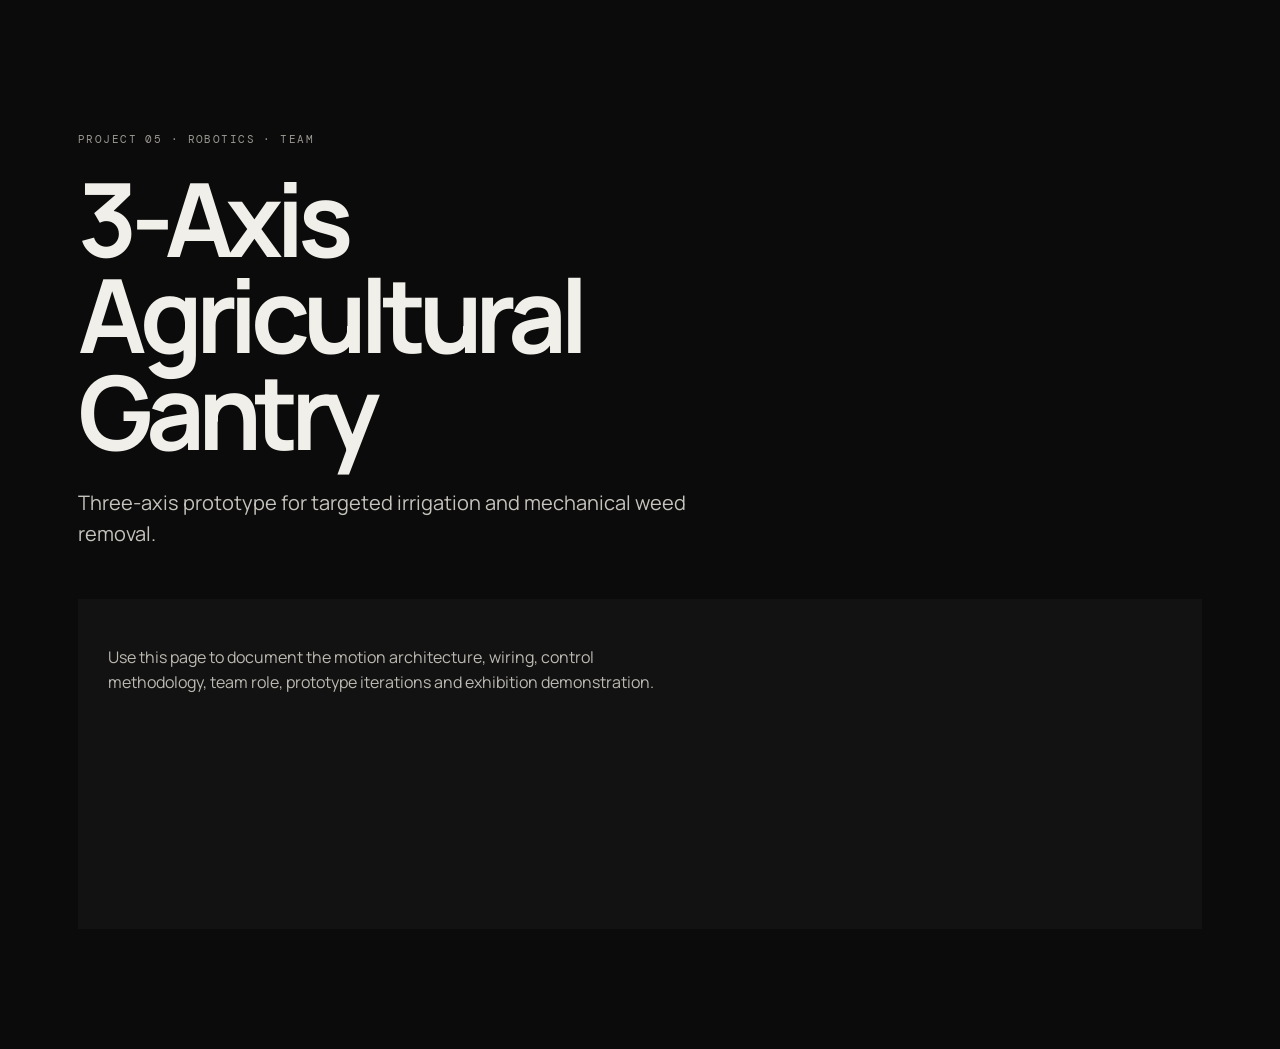
==== projects/agri-gantry.html @ ca07d143 "Add files via upload" ====
<!doctype html><html><head><meta charset="utf-8"><meta name="viewport" content="width=device-width,initial-scale=1"><title>3-Axis Agricultural Gantry</title><link rel="stylesheet" href="../styles.css"></head><body><main class="section"><p class="eyebrow">PROJECT 05 · ROBOTICS · TEAM</p><h1>3-Axis Agricultural Gantry</h1><p class="lede">Three-axis prototype for targeted irrigation and mechanical weed removal.</p><div class="card" style="margin-top:50px"><p>Use this page to document the motion architecture, wiring, control methodology, team role, prototype iterations and exhibition demonstration.</p></div></main></body></html>
---- styles.css ----
@import url('https://fonts.googleapis.com/css2?family=DM+Mono:wght@400;500&family=Manrope:wght@400;500;600;700;800&display=swap');
:root{--bg:#0b0b0b;--panel:#121212;--text:#f0efe9;--muted:#9a9891;--line:#2a2926;--accent:#e8ff4f;--max:1180px}*{box-sizing:border-box}html{scroll-behavior:smooth}body{margin:0;background:var(--bg);color:var(--text);font-family:Manrope,system-ui,sans-serif;line-height:1.55}.nav{height:78px;display:flex;align-items:center;justify-content:space-between;max-width:var(--max);margin:auto;padding:0 28px;border-bottom:1px solid var(--line);position:sticky;top:0;background:rgba(11,11,11,.92);backdrop-filter:blur(12px);z-index:20}.brand{font-weight:800;letter-spacing:.04em;color:var(--text);text-decoration:none}.brand span{color:var(--accent)}nav{display:flex;gap:26px}nav a,.about-links a{color:var(--muted);text-decoration:none;font-size:14px}nav a:hover,.about-links a:hover{color:var(--text)}main{max-width:var(--max);margin:auto}.hero{min-height:680px;display:grid;grid-template-columns:1.1fr .9fr;gap:64px;align-items:center;padding:80px 28px}.eyebrow,.tag,.num,.signal span{font-family:'DM Mono',monospace;font-size:11px;letter-spacing:.13em;color:var(--muted)}h1{font-size:clamp(58px,8vw,106px);line-height:.94;letter-spacing:-.07em;margin:22px 0 28px;max-width:780px}h1 em{font-style:normal;color:var(--muted)}.lede{font-size:20px;max-width:620px;color:#c5c3bc}.actions{display:flex;gap:12px;margin-top:34px}.button{display:inline-flex;padding:13px 18px;border:1px solid var(--line);border-radius:2px;color:var(--text);text-decoration:none}.button.primary{background:var(--accent);border-color:var(--accent);color:#111}.hero-card{aspect-ratio:1/1;position:relative;border:1px solid var(--line);overflow:hidden;background:radial-gradient(circle at 60% 35%,#25251f,#101010 55%)}.grid{position:absolute;inset:0;background-image:linear-gradient(#292923 1px,transparent 1px),linear-gradient(90deg,#292923 1px,transparent 1px);background-size:42px 42px;opacity:.55}.terminal{position:absolute;left:34px;right:34px;bottom:34px;border:1px solid #383831;background:#0b0b0b;padding:24px;font-family:'DM Mono',monospace;display:flex;flex-direction:column;gap:8px}.terminal span{color:var(--accent);font-size:13px}.terminal strong{font-size:22px}.terminal small{color:var(--muted)}.signal{display:grid;grid-template-columns:repeat(4,1fr);border-top:1px solid var(--line);border-bottom:1px solid var(--line);margin:0 28px}.signal div{padding:20px 18px;border-right:1px solid var(--line)}.signal div:last-child{border-right:0}.signal p{margin:4px 0 0;font-size:12px;letter-spacing:.12em}.section{padding:120px 28px}.section-head{display:flex;align-items:end;justify-content:space-between;gap:50px;margin-bottom:38px}.section h2{font-size:56px;letter-spacing:-.06em;line-height:1;margin:12px 0 0}.section-note{max-width:430px;color:var(--muted);margin:0}.cards{display:grid;grid-template-columns:repeat(2,1fr);gap:1px;background:var(--line);border:1px solid var(--line)}.card{background:var(--panel);padding:30px;min-height:330px;display:flex;flex-direction:column}.card .num{margin-bottom:45px}.card h3{font-size:28px;letter-spacing:-.035em;margin:8px 0 12px}.card p:not(.tag):not(.num){color:#bbb9b1;max-width:560px}.meta{display:flex;gap:8px;flex-wrap:wrap;margin-top:auto;padding-top:30px}.meta span,.skills span{border:1px solid var(--line);padding:6px 9px;font:11px 'DM Mono',monospace;color:var(--muted)}.card a{color:var(--accent);text-decoration:none;margin-top:22px;font-size:14px}.research{border-top:1px solid var(--line)}.research-list{border-top:1px solid var(--line)}.research-row{display:grid;grid-template-columns:80px 1fr 30px;gap:20px;padding:27px 0;border-bottom:1px solid var(--line);text-decoration:none;color:var(--text);align-items:start}.research-row h3{margin:0 0 6px;font-size:24px}.research-row p{margin:0;color:var(--muted);max-width:720px}.research-row b{font-size:22px;color:var(--accent)}.about{display:grid;grid-template-columns:1fr 1fr;gap:80px;border-top:1px solid var(--line)}.about h2{max-width:480px}.about-copy p{font-size:22px;color:#cfcdc5;margin-top:0}.skills{display:flex;gap:8px;flex-wrap:wrap;margin:30px 0 36px}.about-links{display:grid;gap:10px}footer{max-width:var(--max);margin:auto;padding:26px 28px 60px;border-top:1px solid var(--line);display:flex;justify-content:space-between;color:var(--muted);font:11px 'DM Mono',monospace}@media(max-width:800px){nav a:nth-child(1),nav a:nth-child(2),nav a:nth-child(3){display:none}.hero,.about{grid-template-columns:1fr}.hero{padding-top:55px;min-height:auto}.hero-card{max-width:560px}.section{padding:90px 28px}.section-head{display:block}.section-note{margin-top:20px}.cards{grid-template-columns:1fr}.signal{grid-template-columns:repeat(2,1fr)}.signal div:nth-child(2){border-right:0}.signal div:nth-child(-n+2){border-bottom:1px solid var(--line)}footer{display:grid;gap:10px}}
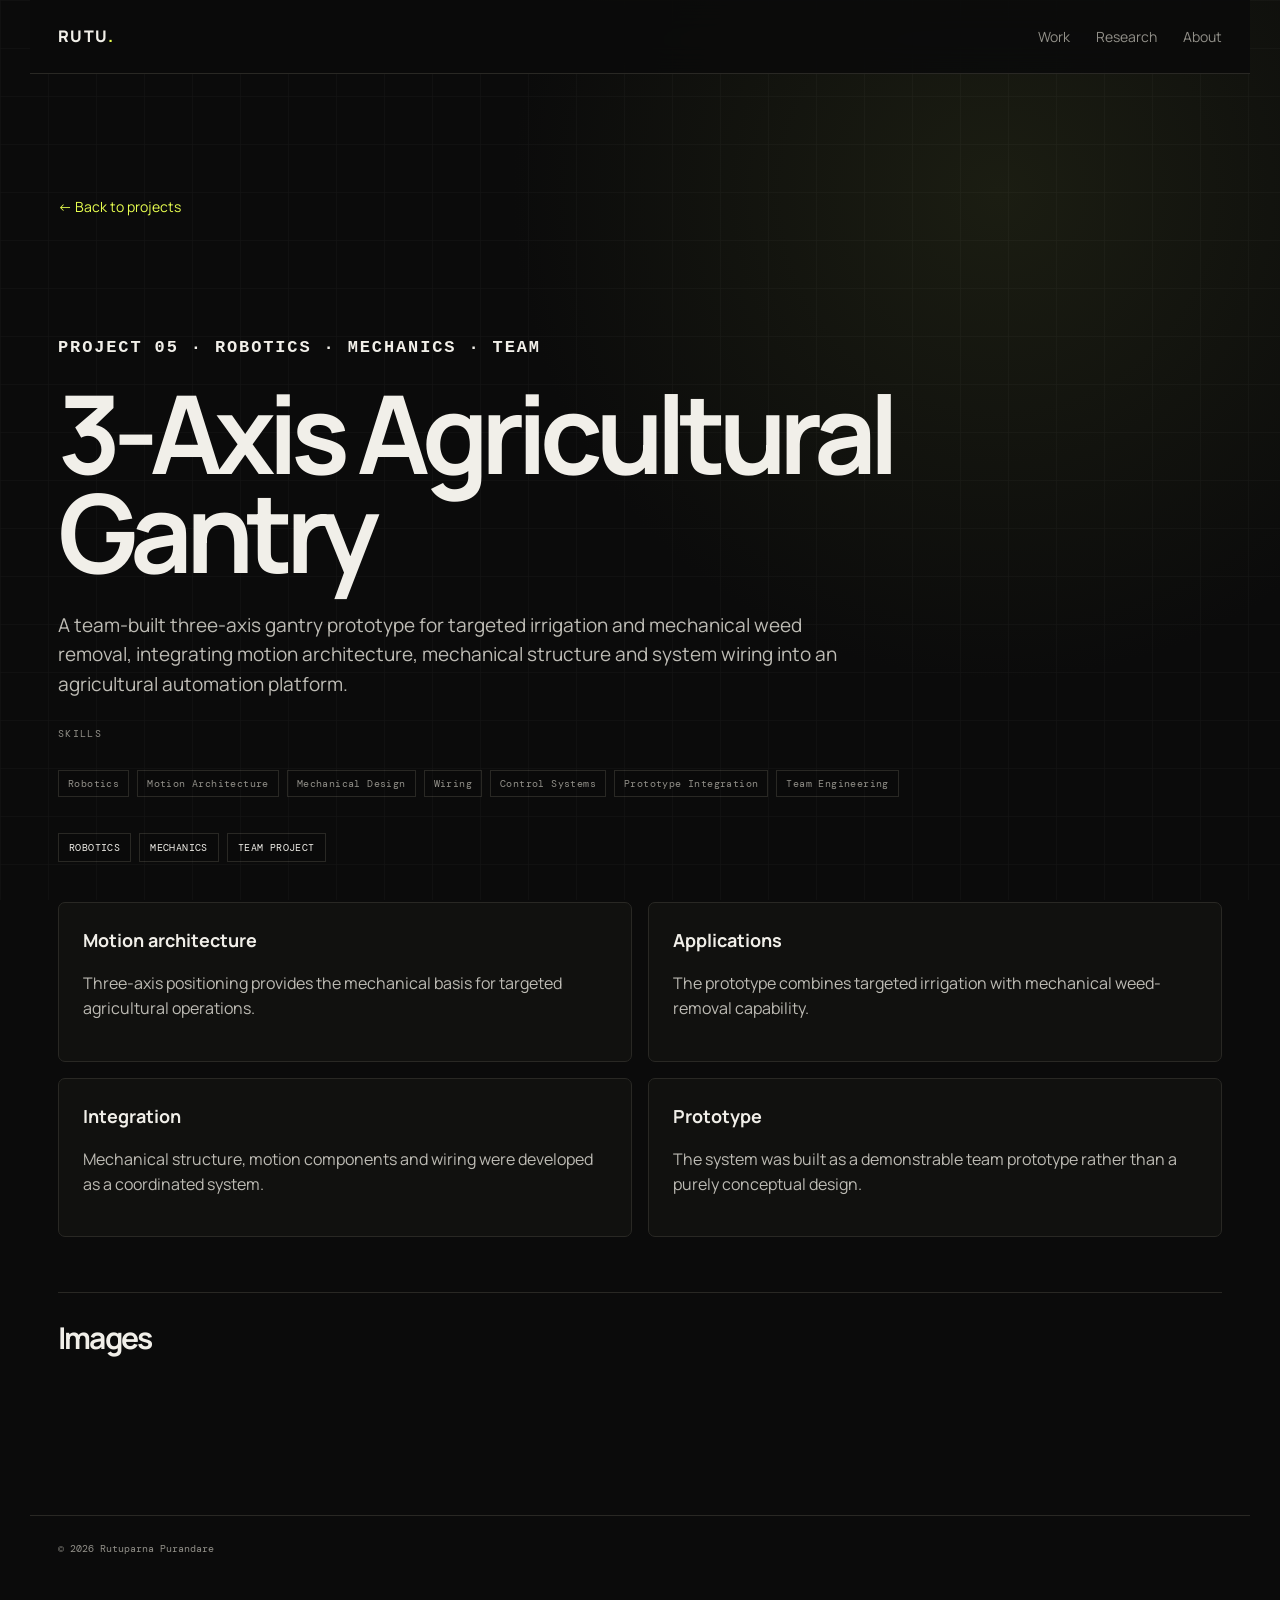
==== commit 31ee6bb5: "Apply unified project layout to Agricultural Gantry" ====
--- a/projects/agri-gantry.html
+++ b/projects/agri-gantry.html
@@ -1 +1,3 @@
-<!doctype html><html><head><meta charset="utf-8"><meta name="viewport" content="width=device-width,initial-scale=1"><title>3-Axis Agricultural Gantry</title><link rel="stylesheet" href="../styles.css"></head><body><main class="section"><p class="eyebrow">PROJECT 05 · ROBOTICS · TEAM</p><h1>3-Axis Agricultural Gantry</h1><p class="lede">Three-axis prototype for targeted irrigation and mechanical weed removal.</p><div class="card" style="margin-top:50px"><p>Use this page to document the motion architecture, wiring, control methodology, team role, prototype iterations and exhibition demonstration.</p></div></main></body></html>+<!doctype html><html lang="en"><head><meta charset="utf-8"><meta name="viewport" content="width=device-width,initial-scale=1"><title>3-Axis Agricultural Gantry — Rutuparna Purandare</title><link rel="stylesheet" href="../styles.css"><style>
+.project-hero{padding:80px 0 55px}.project-hero .eyebrow{font-size:clamp(13px,1.35vw,17px);letter-spacing:.11em;font-weight:600;color:var(--text);margin-bottom:20px}.project-hero .lede{max-width:820px}.skills-title{font:10px 'DM Mono',monospace;letter-spacing:.13em;color:var(--muted);margin:28px 0 10px}.skills,.tags{display:flex;gap:8px;flex-wrap:wrap}.skill,.tags span{border:1px solid var(--line);padding:7px 10px;font:10px 'DM Mono',monospace;color:var(--text);letter-spacing:.04em;background:rgba(0,0,0,.12)}.tags{margin:18px 0}.project-grid{display:grid;grid-template-columns:1fr 1fr;gap:16px;margin-top:40px}.project-grid>div{background:var(--panel);padding:24px;border:1px solid var(--line);border-radius:7px}.project-grid h3{margin:0 0 9px;font-size:18px}.project-grid p,.architecture-section p{color:#bdbbb4}.architecture-section{border-top:1px solid var(--line);padding:30px 0}.architecture-section h2{font-size:30px;margin:0 0 12px}.back{display:inline-block;color:var(--accent);text-decoration:none;margin-bottom:20px;font-size:14px}@media(max-width:800px){.project-grid{grid-template-columns:1fr}.project-hero{padding-top:55px}}
+</style></head><body><header class="nav"><a class="brand" href="../index.html">RUTU<span>.</span></a><nav><a href="../index.html#work">Work</a><a href="../index.html#research">Research</a><a href="../index.html#about">About</a></nav></header><main class="section"><a class="back" href="../index.html#work">← Back to projects</a><section class="project-hero"><p class="eyebrow">PROJECT 05 · ROBOTICS · MECHANICS · TEAM</p><h1>3-Axis Agricultural Gantry</h1><p class="lede">A team-built three-axis gantry prototype for targeted irrigation and mechanical weed removal, integrating motion architecture, mechanical structure and system wiring into an agricultural automation platform.</p><p class="skills-title">SKILLS</p><div class="skills"><span class="skill">Robotics</span><span class="skill">Motion Architecture</span><span class="skill">Mechanical Design</span><span class="skill">Wiring</span><span class="skill">Control Systems</span><span class="skill">Prototype Integration</span><span class="skill">Team Engineering</span></div><div class="tags"><span>ROBOTICS</span><span>MECHANICS</span><span>TEAM PROJECT</span></div><div class="project-grid"><div><h3>Motion architecture</h3><p>Three-axis positioning provides the mechanical basis for targeted agricultural operations.</p></div><div><h3>Applications</h3><p>The prototype combines targeted irrigation with mechanical weed-removal capability.</p></div><div><h3>Integration</h3><p>Mechanical structure, motion components and wiring were developed as a coordinated system.</p></div><div><h3>Prototype</h3><p>The system was built as a demonstrable team prototype rather than a purely conceptual design.</p></div></div></section><section class="architecture-section"><h2>Images</h2></section></main><footer><span>© 2026 Rutuparna Purandare</span></footer></body></html>
--- a/styles.css
+++ b/styles.css
@@ -1,2 +1,2 @@
 @import url('https://fonts.googleapis.com/css2?family=DM+Mono:wght@400;500&family=Manrope:wght@400;500;600;700;800&display=swap');
-:root{--bg:#0b0b0b;--panel:#121212;--text:#f0efe9;--muted:#9a9891;--line:#2a2926;--accent:#e8ff4f;--max:1180px}*{box-sizing:border-box}html{scroll-behavior:smooth}body{margin:0;background:var(--bg);color:var(--text);font-family:Manrope,system-ui,sans-serif;line-height:1.55}.nav{height:78px;display:flex;align-items:center;justify-content:space-between;max-width:var(--max);margin:auto;padding:0 28px;border-bottom:1px solid var(--line);position:sticky;top:0;background:rgba(11,11,11,.92);backdrop-filter:blur(12px);z-index:20}.brand{font-weight:800;letter-spacing:.04em;color:var(--text);text-decoration:none}.brand span{color:var(--accent)}nav{display:flex;gap:26px}nav a,.about-links a{color:var(--muted);text-decoration:none;font-size:14px}nav a:hover,.about-links a:hover{color:var(--text)}main{max-width:var(--max);margin:auto}.hero{min-height:680px;display:grid;grid-template-columns:1.1fr .9fr;gap:64px;align-items:center;padding:80px 28px}.eyebrow,.tag,.num,.signal span{font-family:'DM Mono',monospace;font-size:11px;letter-spacing:.13em;color:var(--muted)}h1{font-size:clamp(58px,8vw,106px);line-height:.94;letter-spacing:-.07em;margin:22px 0 28px;max-width:780px}h1 em{font-style:normal;color:var(--muted)}.lede{font-size:20px;max-width:620px;color:#c5c3bc}.actions{display:flex;gap:12px;margin-top:34px}.button{display:inline-flex;padding:13px 18px;border:1px solid var(--line);border-radius:2px;color:var(--text);text-decoration:none}.button.primary{background:var(--accent);border-color:var(--accent);color:#111}.hero-card{aspect-ratio:1/1;position:relative;border:1px solid var(--line);overflow:hidden;background:radial-gradient(circle at 60% 35%,#25251f,#101010 55%)}.grid{position:absolute;inset:0;background-image:linear-gradient(#292923 1px,transparent 1px),linear-gradient(90deg,#292923 1px,transparent 1px);background-size:42px 42px;opacity:.55}.terminal{position:absolute;left:34px;right:34px;bottom:34px;border:1px solid #383831;background:#0b0b0b;padding:24px;font-family:'DM Mono',monospace;display:flex;flex-direction:column;gap:8px}.terminal span{color:var(--accent);font-size:13px}.terminal strong{font-size:22px}.terminal small{color:var(--muted)}.signal{display:grid;grid-template-columns:repeat(4,1fr);border-top:1px solid var(--line);border-bottom:1px solid var(--line);margin:0 28px}.signal div{padding:20px 18px;border-right:1px solid var(--line)}.signal div:last-child{border-right:0}.signal p{margin:4px 0 0;font-size:12px;letter-spacing:.12em}.section{padding:120px 28px}.section-head{display:flex;align-items:end;justify-content:space-between;gap:50px;margin-bottom:38px}.section h2{font-size:56px;letter-spacing:-.06em;line-height:1;margin:12px 0 0}.section-note{max-width:430px;color:var(--muted);margin:0}.cards{display:grid;grid-template-columns:repeat(2,1fr);gap:1px;background:var(--line);border:1px solid var(--line)}.card{background:var(--panel);padding:30px;min-height:330px;display:flex;flex-direction:column}.card .num{margin-bottom:45px}.card h3{font-size:28px;letter-spacing:-.035em;margin:8px 0 12px}.card p:not(.tag):not(.num){color:#bbb9b1;max-width:560px}.meta{display:flex;gap:8px;flex-wrap:wrap;margin-top:auto;padding-top:30px}.meta span,.skills span{border:1px solid var(--line);padding:6px 9px;font:11px 'DM Mono',monospace;color:var(--muted)}.card a{color:var(--accent);text-decoration:none;margin-top:22px;font-size:14px}.research{border-top:1px solid var(--line)}.research-list{border-top:1px solid var(--line)}.research-row{display:grid;grid-template-columns:80px 1fr 30px;gap:20px;padding:27px 0;border-bottom:1px solid var(--line);text-decoration:none;color:var(--text);align-items:start}.research-row h3{margin:0 0 6px;font-size:24px}.research-row p{margin:0;color:var(--muted);max-width:720px}.research-row b{font-size:22px;color:var(--accent)}.about{display:grid;grid-template-columns:1fr 1fr;gap:80px;border-top:1px solid var(--line)}.about h2{max-width:480px}.about-copy p{font-size:22px;color:#cfcdc5;margin-top:0}.skills{display:flex;gap:8px;flex-wrap:wrap;margin:30px 0 36px}.about-links{display:grid;gap:10px}footer{max-width:var(--max);margin:auto;padding:26px 28px 60px;border-top:1px solid var(--line);display:flex;justify-content:space-between;color:var(--muted);font:11px 'DM Mono',monospace}@media(max-width:800px){nav a:nth-child(1),nav a:nth-child(2),nav a:nth-child(3){display:none}.hero,.about{grid-template-columns:1fr}.hero{padding-top:55px;min-height:auto}.hero-card{max-width:560px}.section{padding:90px 28px}.section-head{display:block}.section-note{margin-top:20px}.cards{grid-template-columns:1fr}.signal{grid-template-columns:repeat(2,1fr)}.signal div:nth-child(2){border-right:0}.signal div:nth-child(-n+2){border-bottom:1px solid var(--line)}footer{display:grid;gap:10px}}
+:root{--bg:#0b0b0b;--panel:#11110f;--panel2:#151513;--text:#f1efe9;--muted:#929089;--line:#292824;--accent:#e8ff4f;--max:1220px}*{box-sizing:border-box}html{scroll-behavior:smooth}body{margin:0;background:radial-gradient(circle at 78% 12%,#1b1d12 0,transparent 28%),var(--bg);color:var(--text);font-family:Manrope,system-ui,sans-serif;line-height:1.55}body:before{content:"";position:fixed;inset:0;pointer-events:none;opacity:.035;background-image:linear-gradient(rgba(255,255,255,.8) 1px,transparent 1px),linear-gradient(90deg,rgba(255,255,255,.8) 1px,transparent 1px);background-size:48px 48px}.nav{height:74px;display:flex;align-items:center;justify-content:space-between;max-width:var(--max);margin:auto;padding:0 28px;border-bottom:1px solid var(--line);position:sticky;top:0;background:rgba(11,11,11,.88);backdrop-filter:blur(16px);z-index:20}.brand{font-weight:800;letter-spacing:.08em;color:var(--text);text-decoration:none}.brand span{color:var(--accent)}nav{display:flex;gap:26px}nav a,.about-links a{color:var(--muted);text-decoration:none;font-size:14px}nav a:hover,.about-links a:hover{color:var(--text)}main{max-width:var(--max);margin:auto}.hero{min-height:720px;display:grid;grid-template-columns:1.08fr .92fr;gap:72px;align-items:center;padding:92px 28px}.eyebrow,.tag,.num,.signal span{font-family:'DM Mono',monospace;font-size:10px;letter-spacing:.14em;color:var(--muted)}h1{font-size:clamp(60px,8.5vw,112px);line-height:.91;letter-spacing:-.07em;margin:22px 0 30px;max-width:840px}h1 em{font-style:normal;color:var(--muted)}.lede{font-size:19px;max-width:650px;color:#bebcb5}.actions{display:flex;gap:10px;margin-top:34px}.button{display:inline-flex;padding:12px 17px;border:1px solid var(--line);border-radius:3px;color:var(--text);text-decoration:none;transition:.2s ease;box-shadow:0 8px 24px rgba(0,0,0,.18)}.button:hover{transform:translateY(-2px);border-color:#4a4943}.button.primary{background:var(--accent);border-color:var(--accent);color:#111}.hero-card{aspect-ratio:4/5;position:relative;overflow:hidden;border:1px solid #3a3933;border-radius:8px;background:#0e0e0e;box-shadow:0 28px 70px rgba(0,0,0,.38),0 0 0 1px rgba(232,255,79,.04)}.hero-card img{width:100%;height:100%;object-fit:cover;display:block;filter:saturate(.82);transform:scale(1.01)}.hero-card:after{content:"";position:absolute;inset:0;background:linear-gradient(180deg,transparent 45%,rgba(0,0,0,.8) 100%)}.hero-overlay{position:absolute;z-index:2;left:22px;right:22px;bottom:20px;display:grid;gap:4px}.hero-overlay span{font:10px 'DM Mono',monospace;color:var(--accent);letter-spacing:.14em}.hero-overlay strong{font-size:25px;letter-spacing:-.03em}.hero-overlay small{color:#c4c2ba}.signal{display:grid;grid-template-columns:repeat(4,1fr);margin:0 28px;gap:12px}.signal div{padding:21px 20px;border:1px solid var(--line);background:rgba(17,17,15,.82);border-radius:5px;box-shadow:0 12px 28px rgba(0,0,0,.14)}.signal p{margin:4px 0 0;font-size:12px;letter-spacing:.12em}.section{padding:120px 28px}.section-head{display:flex;align-items:end;justify-content:space-between;gap:50px;margin-bottom:44px}.section h2{font-size:56px;letter-spacing:-.06em;line-height:1;margin:12px 0 0}.section-note{max-width:430px;color:var(--muted);margin:0}.cards{display:grid;grid-template-columns:repeat(2,1fr);gap:18px}.card{background:linear-gradient(145deg,var(--panel2),var(--panel));padding:26px;min-height:430px;display:flex;flex-direction:column;border:1px solid var(--line);border-radius:7px;box-shadow:0 18px 42px rgba(0,0,0,.18);transition:transform .2s ease,border-color .2s ease,background .2s ease}.card:hover{transform:translateY(-5px);border-color:#414039;background:#181816}.card .num{margin-bottom:30px}.card-media{margin:-26px -26px 26px;height:250px;overflow:hidden;background:#0b0b0b;border-radius:7px 7px 0 0;border-bottom:1px solid var(--line)}.card-media img{width:100%;height:100%;object-fit:cover;display:block;filter:saturate(.82)}.card h3{font-size:28px;letter-spacing:-.035em;margin:8px 0 12px}.card p:not(.tag):not(.num){color:#b9b7b0;max-width:560px}.meta{display:flex;gap:8px;flex-wrap:wrap;margin-top:auto;padding-top:30px}.meta span,.skills span,.stack span{border:1px solid var(--line);padding:6px 9px;font:10px 'DM Mono',monospace;color:var(--muted);background:rgba(0,0,0,.12)}.card a{color:var(--accent);text-decoration:none;margin-top:22px;font-size:14px}.research{border-top:1px solid var(--line)}.research-list{display:grid;gap:12px}.research-row{display:grid;grid-template-columns:80px 1fr 30px;gap:20px;padding:28px 24px;border:1px solid var(--line);border-radius:6px;text-decoration:none;color:var(--text);align-items:start;background:rgba(17,17,15,.8);box-shadow:0 12px 30px rgba(0,0,0,.12);transition:.2s ease}.research-row:hover{transform:translateX(4px);border-color:#44423b}.research-row h3{margin:0 0 6px;font-size:24px}.research-row p{margin:0;color:var(--muted);max-width:720px}.research-row b{font-size:22px;color:var(--accent)}.feature-strip{display:grid;grid-template-columns:1fr 1fr;gap:80px;border-top:1px solid var(--line)}.feature-strip h2{max-width:520px}.feature-copy p{font-size:22px;color:#cfcdc5;margin-top:0}.stack{display:flex;gap:8px;flex-wrap:wrap;margin:28px 0 34px}.about{display:grid;grid-template-columns:1fr 1fr;gap:80px;border-top:1px solid var(--line)}.about h2{max-width:480px}.about-copy p{font-size:22px;color:#cfcdc5;margin-top:0}.skills{display:flex;gap:8px;flex-wrap:wrap;margin:30px 0 36px}.about-links{display:grid;gap:10px}footer{max-width:var(--max);margin:auto;padding:26px 28px 60px;border-top:1px solid var(--line);display:flex;justify-content:space-between;color:var(--muted);font:10px 'DM Mono',monospace}@media(max-width:800px){nav a:nth-child(1),nav a:nth-child(2),nav a:nth-child(3){display:none}.hero,.about,.feature-strip{grid-template-columns:1fr}.hero{padding-top:55px;min-height:auto}.hero-card{max-width:560px}.section{padding:90px 28px}.section-head{display:block}.section-note{margin-top:20px}.cards{grid-template-columns:1fr}.signal{grid-template-columns:repeat(2,1fr)}.research-row{grid-template-columns:55px 1fr 20px}footer{display:grid;gap:10px}}
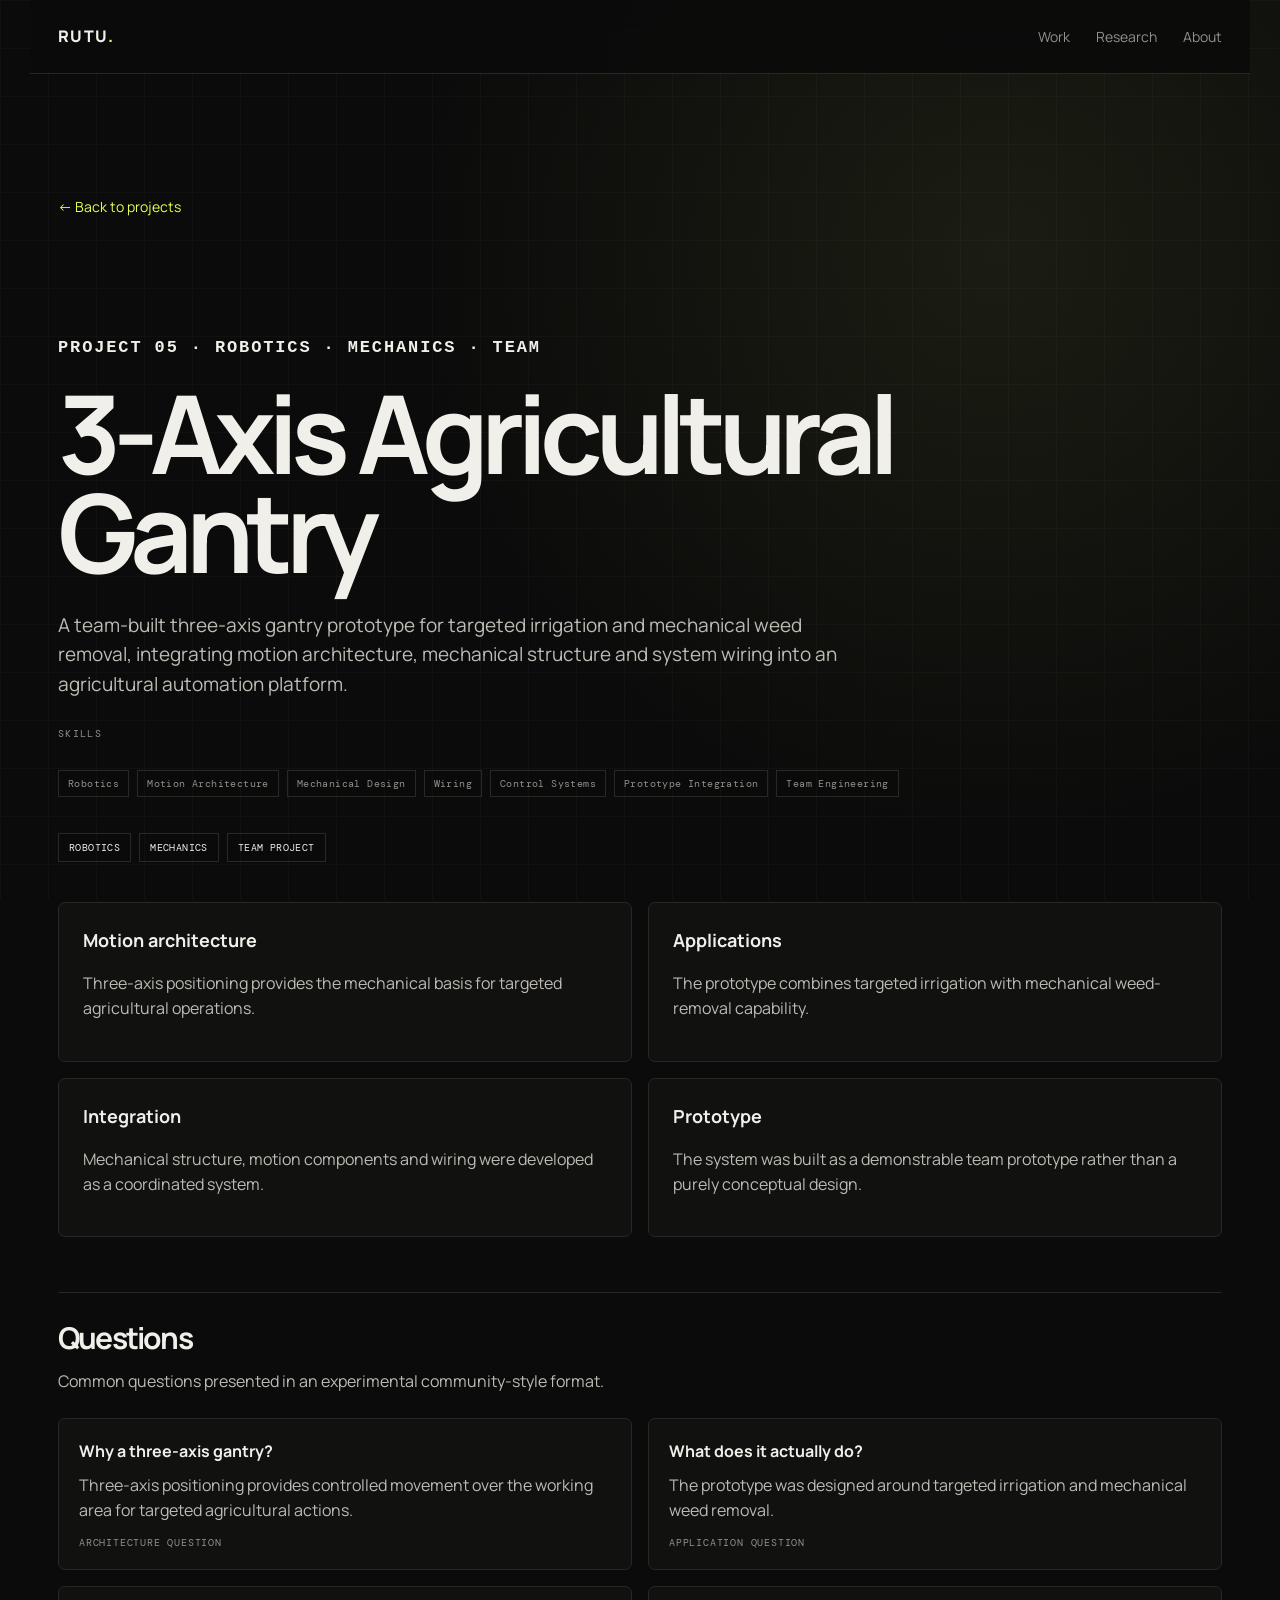
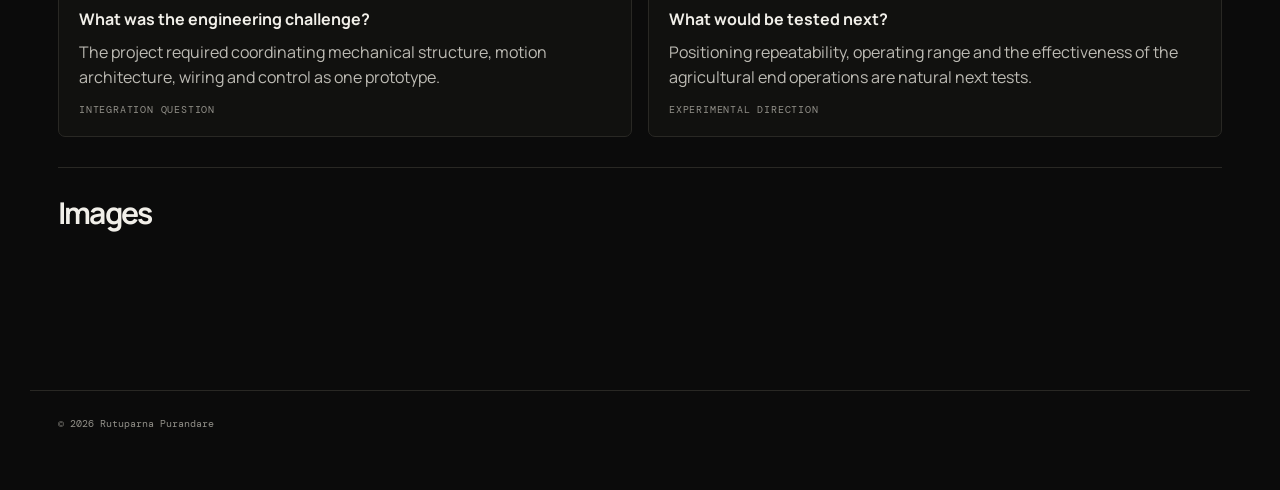
==== commit 4f030e53: "add experimental community questions to gantry" ====
--- a/projects/agri-gantry.html
+++ b/projects/agri-gantry.html
@@ -1,3 +1,3 @@
 <!doctype html><html lang="en"><head><meta charset="utf-8"><meta name="viewport" content="width=device-width,initial-scale=1"><title>3-Axis Agricultural Gantry — Rutuparna Purandare</title><link rel="stylesheet" href="../styles.css"><style>
-.project-hero{padding:80px 0 55px}.project-hero .eyebrow{font-size:clamp(13px,1.35vw,17px);letter-spacing:.11em;font-weight:600;color:var(--text);margin-bottom:20px}.project-hero .lede{max-width:820px}.skills-title{font:10px 'DM Mono',monospace;letter-spacing:.13em;color:var(--muted);margin:28px 0 10px}.skills,.tags{display:flex;gap:8px;flex-wrap:wrap}.skill,.tags span{border:1px solid var(--line);padding:7px 10px;font:10px 'DM Mono',monospace;color:var(--text);letter-spacing:.04em;background:rgba(0,0,0,.12)}.tags{margin:18px 0}.project-grid{display:grid;grid-template-columns:1fr 1fr;gap:16px;margin-top:40px}.project-grid>div{background:var(--panel);padding:24px;border:1px solid var(--line);border-radius:7px}.project-grid h3{margin:0 0 9px;font-size:18px}.project-grid p,.architecture-section p{color:#bdbbb4}.architecture-section{border-top:1px solid var(--line);padding:30px 0}.architecture-section h2{font-size:30px;margin:0 0 12px}.back{display:inline-block;color:var(--accent);text-decoration:none;margin-bottom:20px;font-size:14px}@media(max-width:800px){.project-grid{grid-template-columns:1fr}.project-hero{padding-top:55px}}
-</style></head><body><header class="nav"><a class="brand" href="../index.html">RUTU<span>.</span></a><nav><a href="../index.html#work">Work</a><a href="../index.html#research">Research</a><a href="../index.html#about">About</a></nav></header><main class="section"><a class="back" href="../index.html#work">← Back to projects</a><section class="project-hero"><p class="eyebrow">PROJECT 05 · ROBOTICS · MECHANICS · TEAM</p><h1>3-Axis Agricultural Gantry</h1><p class="lede">A team-built three-axis gantry prototype for targeted irrigation and mechanical weed removal, integrating motion architecture, mechanical structure and system wiring into an agricultural automation platform.</p><p class="skills-title">SKILLS</p><div class="skills"><span class="skill">Robotics</span><span class="skill">Motion Architecture</span><span class="skill">Mechanical Design</span><span class="skill">Wiring</span><span class="skill">Control Systems</span><span class="skill">Prototype Integration</span><span class="skill">Team Engineering</span></div><div class="tags"><span>ROBOTICS</span><span>MECHANICS</span><span>TEAM PROJECT</span></div><div class="project-grid"><div><h3>Motion architecture</h3><p>Three-axis positioning provides the mechanical basis for targeted agricultural operations.</p></div><div><h3>Applications</h3><p>The prototype combines targeted irrigation with mechanical weed-removal capability.</p></div><div><h3>Integration</h3><p>Mechanical structure, motion components and wiring were developed as a coordinated system.</p></div><div><h3>Prototype</h3><p>The system was built as a demonstrable team prototype rather than a purely conceptual design.</p></div></div></section><section class="architecture-section"><h2>Images</h2></section></main><footer><span>© 2026 Rutuparna Purandare</span></footer></body></html>+.project-hero{padding:80px 0 55px}.project-hero .eyebrow{font-size:clamp(13px,1.35vw,17px);letter-spacing:.11em;font-weight:600;color:var(--text);margin-bottom:20px}.project-hero .lede{max-width:820px}.skills-title{font:10px 'DM Mono',monospace;letter-spacing:.13em;color:var(--muted);margin:28px 0 10px}.skills,.tags{display:flex;gap:8px;flex-wrap:wrap}.skill,.tags span{border:1px solid var(--line);padding:7px 10px;font:10px 'DM Mono',monospace;color:var(--text);letter-spacing:.04em;background:rgba(0,0,0,.12)}.tags{margin:18px 0}.project-grid,.question-grid{display:grid;grid-template-columns:1fr 1fr;gap:16px;margin-top:40px}.project-grid>div,.question{background:var(--panel);padding:24px;border:1px solid var(--line);border-radius:7px}.project-grid h3,.question h3{margin:0 0 9px;font-size:18px}.project-grid p,.question p,.architecture-section p{color:#bdbbb4}.architecture-section{border-top:1px solid var(--line);padding:30px 0}.architecture-section h2{font-size:30px;margin:0 0 12px}.question-grid{margin-top:24px}.question{padding:20px}.question h3{font-size:16px}.question p{margin:0}.question small{display:block;margin-top:13px;color:var(--muted);font:10px 'DM Mono',monospace;letter-spacing:.08em}.back{display:inline-block;color:var(--accent);text-decoration:none;margin-bottom:20px;font-size:14px}@media(max-width:800px){.project-grid,.question-grid{grid-template-columns:1fr}.project-hero{padding-top:55px}}
+</style></head><body><header class="nav"><a class="brand" href="../index.html">RUTU<span>.</span></a><nav><a href="../index.html#work">Work</a><a href="../index.html#research">Research</a><a href="../index.html#about">About</a></nav></header><main class="section"><a class="back" href="../index.html#work">← Back to projects</a><section class="project-hero"><p class="eyebrow">PROJECT 05 · ROBOTICS · MECHANICS · TEAM</p><h1>3-Axis Agricultural Gantry</h1><p class="lede">A team-built three-axis gantry prototype for targeted irrigation and mechanical weed removal, integrating motion architecture, mechanical structure and system wiring into an agricultural automation platform.</p><p class="skills-title">SKILLS</p><div class="skills"><span class="skill">Robotics</span><span class="skill">Motion Architecture</span><span class="skill">Mechanical Design</span><span class="skill">Wiring</span><span class="skill">Control Systems</span><span class="skill">Prototype Integration</span><span class="skill">Team Engineering</span></div><div class="tags"><span>ROBOTICS</span><span>MECHANICS</span><span>TEAM PROJECT</span></div><div class="project-grid"><div><h3>Motion architecture</h3><p>Three-axis positioning provides the mechanical basis for targeted agricultural operations.</p></div><div><h3>Applications</h3><p>The prototype combines targeted irrigation with mechanical weed-removal capability.</p></div><div><h3>Integration</h3><p>Mechanical structure, motion components and wiring were developed as a coordinated system.</p></div><div><h3>Prototype</h3><p>The system was built as a demonstrable team prototype rather than a purely conceptual design.</p></div></div></section><section class="architecture-section"><h2>Questions</h2><p>Common questions presented in an experimental community-style format.</p><div class="question-grid"><article class="question"><h3>Why a three-axis gantry?</h3><p>Three-axis positioning provides controlled movement over the working area for targeted agricultural actions.</p><small>ARCHITECTURE QUESTION</small></article><article class="question"><h3>What does it actually do?</h3><p>The prototype was designed around targeted irrigation and mechanical weed removal.</p><small>APPLICATION QUESTION</small></article><article class="question"><h3>What was the engineering challenge?</h3><p>The project required coordinating mechanical structure, motion architecture, wiring and control as one prototype.</p><small>INTEGRATION QUESTION</small></article><article class="question"><h3>What would be tested next?</h3><p>Positioning repeatability, operating range and the effectiveness of the agricultural end operations are natural next tests.</p><small>EXPERIMENTAL DIRECTION</small></article></div></section><section class="architecture-section"><h2>Images</h2></section></main><footer><span>© 2026 Rutuparna Purandare</span></footer></body></html>
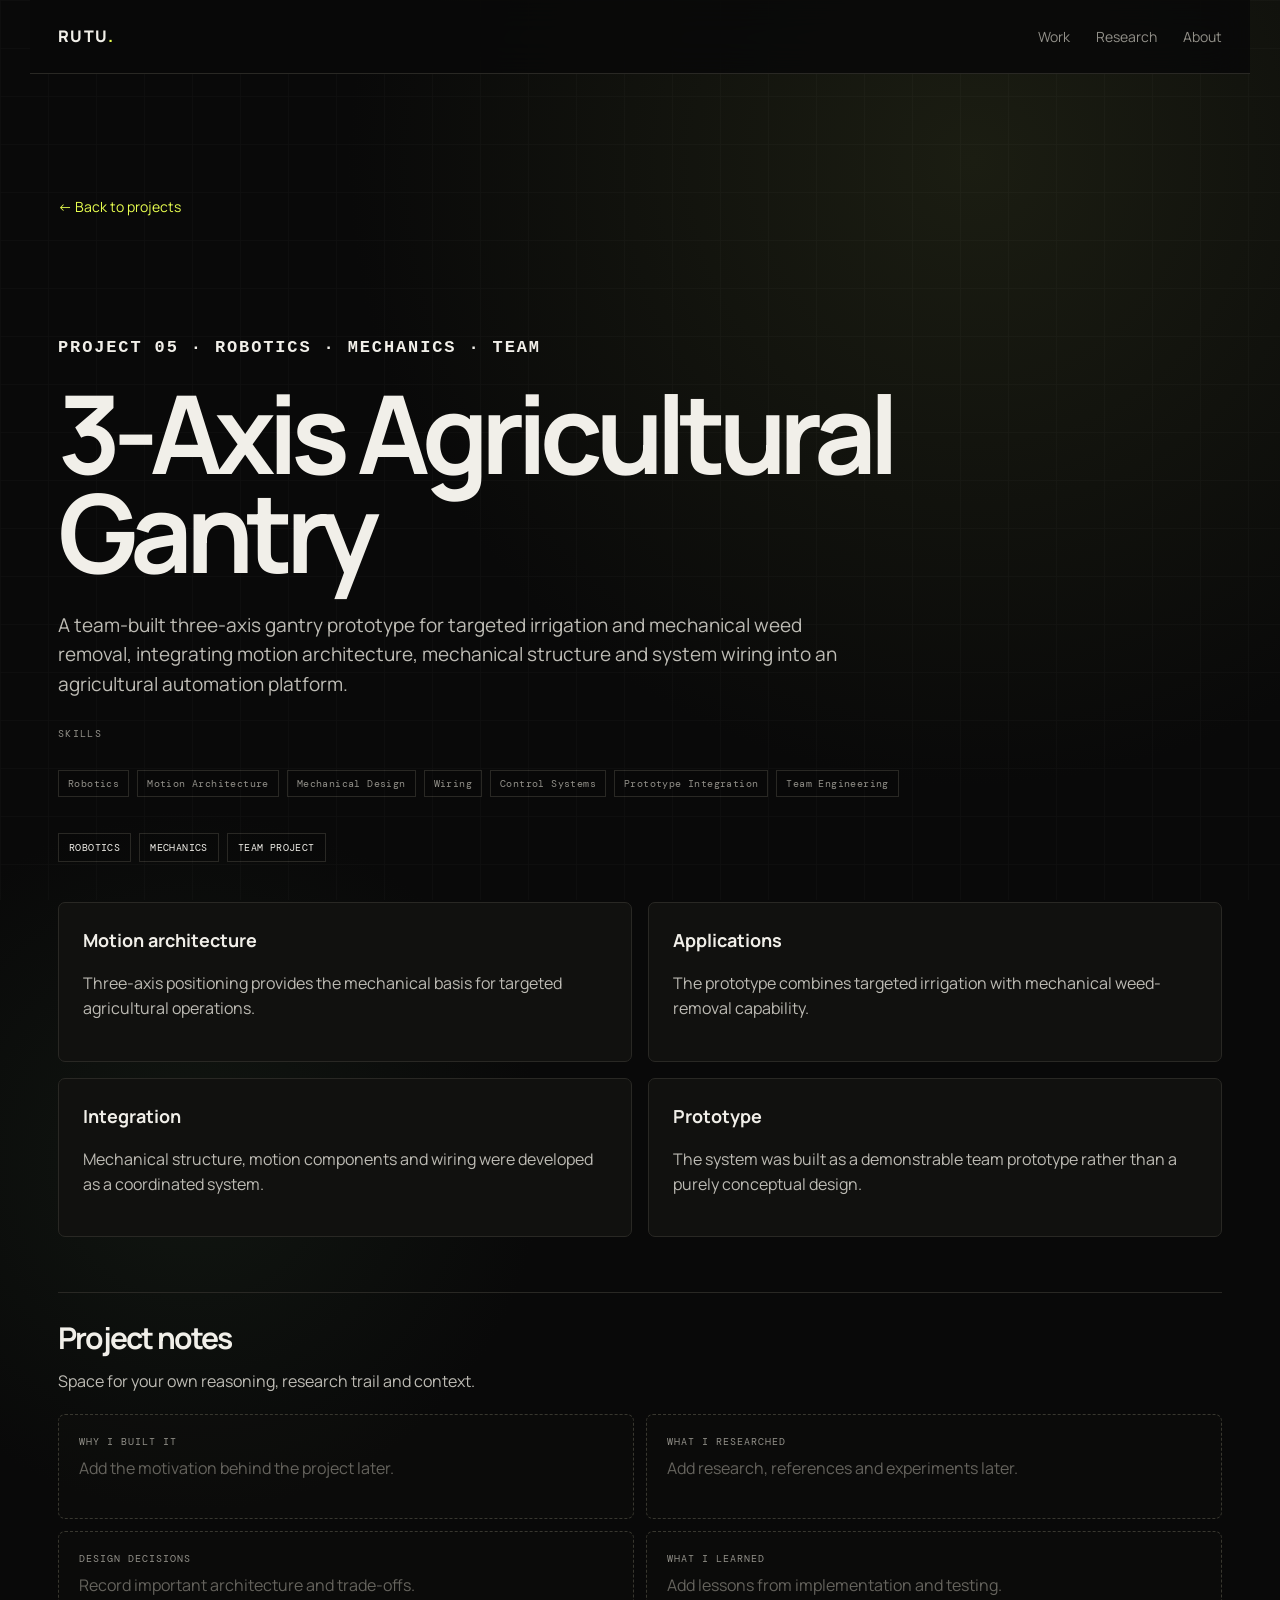
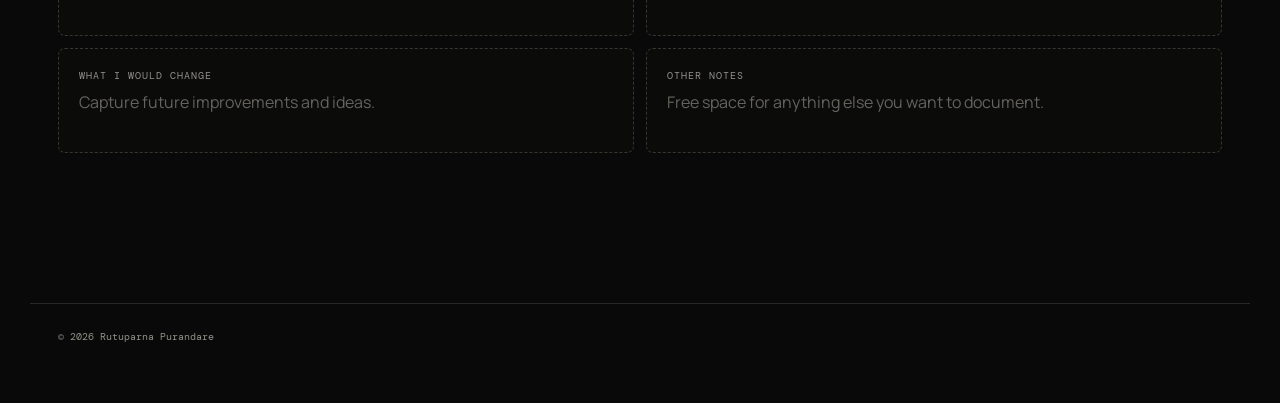
==== commit 55f66f52: "Remove experimental questions and add project notes" ====
--- a/projects/agri-gantry.html
+++ b/projects/agri-gantry.html
@@ -1,3 +1 @@
-<!doctype html><html lang="en"><head><meta charset="utf-8"><meta name="viewport" content="width=device-width,initial-scale=1"><title>3-Axis Agricultural Gantry — Rutuparna Purandare</title><link rel="stylesheet" href="../styles.css"><style>
-.project-hero{padding:80px 0 55px}.project-hero .eyebrow{font-size:clamp(13px,1.35vw,17px);letter-spacing:.11em;font-weight:600;color:var(--text);margin-bottom:20px}.project-hero .lede{max-width:820px}.skills-title{font:10px 'DM Mono',monospace;letter-spacing:.13em;color:var(--muted);margin:28px 0 10px}.skills,.tags{display:flex;gap:8px;flex-wrap:wrap}.skill,.tags span{border:1px solid var(--line);padding:7px 10px;font:10px 'DM Mono',monospace;color:var(--text);letter-spacing:.04em;background:rgba(0,0,0,.12)}.tags{margin:18px 0}.project-grid,.question-grid{display:grid;grid-template-columns:1fr 1fr;gap:16px;margin-top:40px}.project-grid>div,.question{background:var(--panel);padding:24px;border:1px solid var(--line);border-radius:7px}.project-grid h3,.question h3{margin:0 0 9px;font-size:18px}.project-grid p,.question p,.architecture-section p{color:#bdbbb4}.architecture-section{border-top:1px solid var(--line);padding:30px 0}.architecture-section h2{font-size:30px;margin:0 0 12px}.question-grid{margin-top:24px}.question{padding:20px}.question h3{font-size:16px}.question p{margin:0}.question small{display:block;margin-top:13px;color:var(--muted);font:10px 'DM Mono',monospace;letter-spacing:.08em}.back{display:inline-block;color:var(--accent);text-decoration:none;margin-bottom:20px;font-size:14px}@media(max-width:800px){.project-grid,.question-grid{grid-template-columns:1fr}.project-hero{padding-top:55px}}
-</style></head><body><header class="nav"><a class="brand" href="../index.html">RUTU<span>.</span></a><nav><a href="../index.html#work">Work</a><a href="../index.html#research">Research</a><a href="../index.html#about">About</a></nav></header><main class="section"><a class="back" href="../index.html#work">← Back to projects</a><section class="project-hero"><p class="eyebrow">PROJECT 05 · ROBOTICS · MECHANICS · TEAM</p><h1>3-Axis Agricultural Gantry</h1><p class="lede">A team-built three-axis gantry prototype for targeted irrigation and mechanical weed removal, integrating motion architecture, mechanical structure and system wiring into an agricultural automation platform.</p><p class="skills-title">SKILLS</p><div class="skills"><span class="skill">Robotics</span><span class="skill">Motion Architecture</span><span class="skill">Mechanical Design</span><span class="skill">Wiring</span><span class="skill">Control Systems</span><span class="skill">Prototype Integration</span><span class="skill">Team Engineering</span></div><div class="tags"><span>ROBOTICS</span><span>MECHANICS</span><span>TEAM PROJECT</span></div><div class="project-grid"><div><h3>Motion architecture</h3><p>Three-axis positioning provides the mechanical basis for targeted agricultural operations.</p></div><div><h3>Applications</h3><p>The prototype combines targeted irrigation with mechanical weed-removal capability.</p></div><div><h3>Integration</h3><p>Mechanical structure, motion components and wiring were developed as a coordinated system.</p></div><div><h3>Prototype</h3><p>The system was built as a demonstrable team prototype rather than a purely conceptual design.</p></div></div></section><section class="architecture-section"><h2>Questions</h2><p>Common questions presented in an experimental community-style format.</p><div class="question-grid"><article class="question"><h3>Why a three-axis gantry?</h3><p>Three-axis positioning provides controlled movement over the working area for targeted agricultural actions.</p><small>ARCHITECTURE QUESTION</small></article><article class="question"><h3>What does it actually do?</h3><p>The prototype was designed around targeted irrigation and mechanical weed removal.</p><small>APPLICATION QUESTION</small></article><article class="question"><h3>What was the engineering challenge?</h3><p>The project required coordinating mechanical structure, motion architecture, wiring and control as one prototype.</p><small>INTEGRATION QUESTION</small></article><article class="question"><h3>What would be tested next?</h3><p>Positioning repeatability, operating range and the effectiveness of the agricultural end operations are natural next tests.</p><small>EXPERIMENTAL DIRECTION</small></article></div></section><section class="architecture-section"><h2>Images</h2></section></main><footer><span>© 2026 Rutuparna Purandare</span></footer></body></html>+<!doctype html><html lang="en"><head><meta charset="utf-8"><meta name="viewport" content="width=device-width,initial-scale=1"><title>3-Axis Agricultural Gantry — Rutuparna Purandare</title><link rel="stylesheet" href="../styles.css"><link rel="stylesheet" href="../lightbox.css"><style>.project-hero{padding:80px 0 55px}.project-hero .eyebrow{font-size:clamp(13px,1.35vw,17px);letter-spacing:.11em;font-weight:600;color:var(--text);margin-bottom:20px}.project-hero .lede{max-width:820px}.skills-title{font:10px 'DM Mono',monospace;letter-spacing:.13em;color:var(--muted);margin:28px 0 10px}.skills,.tags{display:flex;gap:8px;flex-wrap:wrap}.skill,.tags span{border:1px solid var(--line);padding:7px 10px;font:10px 'DM Mono',monospace;color:var(--text);letter-spacing:.04em;background:rgba(0,0,0,.12)}.tags{margin:18px 0}.project-grid{display:grid;grid-template-columns:1fr 1fr;gap:16px;margin-top:40px}.project-grid>div{background:var(--panel);padding:24px;border:1px solid var(--line);border-radius:7px}.project-grid h3{margin:0 0 9px;font-size:18px}.project-grid p,.architecture-section p{color:#bdbbb4}.architecture-section{border-top:1px solid var(--line);padding:30px 0}.architecture-section h2{font-size:30px;margin:0 0 12px}.back{display:inline-block;color:var(--accent);text-decoration:none;margin-bottom:20px;font-size:14px}@media(max-width:800px){.project-grid{grid-template-columns:1fr}.project-hero{padding-top:55px}}</style></head><body><header class="nav"><a class="brand" href="../index.html">RUTU<span>.</span></a><nav><a href="../index.html#work">Work</a><a href="../index.html#research">Research</a><a href="../index.html#about">About</a></nav></header><main class="section"><a class="back" href="../index.html#work">← Back to projects</a><section class="project-hero"><p class="eyebrow">PROJECT 05 · ROBOTICS · MECHANICS · TEAM</p><h1>3-Axis Agricultural Gantry</h1><p class="lede">A team-built three-axis gantry prototype for targeted irrigation and mechanical weed removal, integrating motion architecture, mechanical structure and system wiring into an agricultural automation platform.</p><p class="skills-title">SKILLS</p><div class="skills"><span class="skill">Robotics</span><span class="skill">Motion Architecture</span><span class="skill">Mechanical Design</span><span class="skill">Wiring</span><span class="skill">Control Systems</span><span class="skill">Prototype Integration</span><span class="skill">Team Engineering</span></div><div class="tags"><span>ROBOTICS</span><span>MECHANICS</span><span>TEAM PROJECT</span></div><div class="project-grid"><div><h3>Motion architecture</h3><p>Three-axis positioning provides the mechanical basis for targeted agricultural operations.</p></div><div><h3>Applications</h3><p>The prototype combines targeted irrigation with mechanical weed-removal capability.</p></div><div><h3>Integration</h3><p>Mechanical structure, motion components and wiring were developed as a coordinated system.</p></div><div><h3>Prototype</h3><p>The system was built as a demonstrable team prototype rather than a purely conceptual design.</p></div></div></section><section class="architecture-section"><h2>Project notes</h2><p>Space for your own reasoning, research trail and context.</p><div class="notes-grid"><div><strong>WHY I BUILT IT</strong><span>Add the motivation behind the project later.</span></div><div><strong>WHAT I RESEARCHED</strong><span>Add research, references and experiments later.</span></div><div><strong>DESIGN DECISIONS</strong><span>Record important architecture and trade-offs.</span></div><div><strong>WHAT I LEARNED</strong><span>Add lessons from implementation and testing.</span></div><div><strong>WHAT I WOULD CHANGE</strong><span>Capture future improvements and ideas.</span></div><div><strong>OTHER NOTES</strong><span>Free space for anything else you want to document.</span></div></div></section></main><script src="../lightbox.js"></script><footer><span>© 2026 Rutuparna Purandare</span></footer></body></html>
--- a/styles.css
+++ b/styles.css
@@ -1,2 +1,2 @@
 @import url('https://fonts.googleapis.com/css2?family=DM+Mono:wght@400;500&family=Manrope:wght@400;500;600;700;800&display=swap');
-:root{--bg:#0b0b0b;--panel:#11110f;--panel2:#151513;--text:#f1efe9;--muted:#929089;--line:#292824;--accent:#e8ff4f;--max:1220px}*{box-sizing:border-box}html{scroll-behavior:smooth}body{margin:0;background:radial-gradient(circle at 78% 12%,#1b1d12 0,transparent 28%),var(--bg);color:var(--text);font-family:Manrope,system-ui,sans-serif;line-height:1.55}body:before{content:"";position:fixed;inset:0;pointer-events:none;opacity:.035;background-image:linear-gradient(rgba(255,255,255,.8) 1px,transparent 1px),linear-gradient(90deg,rgba(255,255,255,.8) 1px,transparent 1px);background-size:48px 48px}.nav{height:74px;display:flex;align-items:center;justify-content:space-between;max-width:var(--max);margin:auto;padding:0 28px;border-bottom:1px solid var(--line);position:sticky;top:0;background:rgba(11,11,11,.88);backdrop-filter:blur(16px);z-index:20}.brand{font-weight:800;letter-spacing:.08em;color:var(--text);text-decoration:none}.brand span{color:var(--accent)}nav{display:flex;gap:26px}nav a,.about-links a{color:var(--muted);text-decoration:none;font-size:14px}nav a:hover,.about-links a:hover{color:var(--text)}main{max-width:var(--max);margin:auto}.hero{min-height:720px;display:grid;grid-template-columns:1.08fr .92fr;gap:72px;align-items:center;padding:92px 28px}.eyebrow,.tag,.num,.signal span{font-family:'DM Mono',monospace;font-size:10px;letter-spacing:.14em;color:var(--muted)}h1{font-size:clamp(60px,8.5vw,112px);line-height:.91;letter-spacing:-.07em;margin:22px 0 30px;max-width:840px}h1 em{font-style:normal;color:var(--muted)}.lede{font-size:19px;max-width:650px;color:#bebcb5}.actions{display:flex;gap:10px;margin-top:34px}.button{display:inline-flex;padding:12px 17px;border:1px solid var(--line);border-radius:3px;color:var(--text);text-decoration:none;transition:.2s ease;box-shadow:0 8px 24px rgba(0,0,0,.18)}.button:hover{transform:translateY(-2px);border-color:#4a4943}.button.primary{background:var(--accent);border-color:var(--accent);color:#111}.hero-card{aspect-ratio:4/5;position:relative;overflow:hidden;border:1px solid #3a3933;border-radius:8px;background:#0e0e0e;box-shadow:0 28px 70px rgba(0,0,0,.38),0 0 0 1px rgba(232,255,79,.04)}.hero-card img{width:100%;height:100%;object-fit:cover;display:block;filter:saturate(.82);transform:scale(1.01)}.hero-card:after{content:"";position:absolute;inset:0;background:linear-gradient(180deg,transparent 45%,rgba(0,0,0,.8) 100%)}.hero-overlay{position:absolute;z-index:2;left:22px;right:22px;bottom:20px;display:grid;gap:4px}.hero-overlay span{font:10px 'DM Mono',monospace;color:var(--accent);letter-spacing:.14em}.hero-overlay strong{font-size:25px;letter-spacing:-.03em}.hero-overlay small{color:#c4c2ba}.signal{display:grid;grid-template-columns:repeat(4,1fr);margin:0 28px;gap:12px}.signal div{padding:21px 20px;border:1px solid var(--line);background:rgba(17,17,15,.82);border-radius:5px;box-shadow:0 12px 28px rgba(0,0,0,.14)}.signal p{margin:4px 0 0;font-size:12px;letter-spacing:.12em}.section{padding:120px 28px}.section-head{display:flex;align-items:end;justify-content:space-between;gap:50px;margin-bottom:44px}.section h2{font-size:56px;letter-spacing:-.06em;line-height:1;margin:12px 0 0}.section-note{max-width:430px;color:var(--muted);margin:0}.cards{display:grid;grid-template-columns:repeat(2,1fr);gap:18px}.card{background:linear-gradient(145deg,var(--panel2),var(--panel));padding:26px;min-height:430px;display:flex;flex-direction:column;border:1px solid var(--line);border-radius:7px;box-shadow:0 18px 42px rgba(0,0,0,.18);transition:transform .2s ease,border-color .2s ease,background .2s ease}.card:hover{transform:translateY(-5px);border-color:#414039;background:#181816}.card .num{margin-bottom:30px}.card-media{margin:-26px -26px 26px;height:250px;overflow:hidden;background:#0b0b0b;border-radius:7px 7px 0 0;border-bottom:1px solid var(--line)}.card-media img{width:100%;height:100%;object-fit:cover;display:block;filter:saturate(.82)}.card h3{font-size:28px;letter-spacing:-.035em;margin:8px 0 12px}.card p:not(.tag):not(.num){color:#b9b7b0;max-width:560px}.meta{display:flex;gap:8px;flex-wrap:wrap;margin-top:auto;padding-top:30px}.meta span,.skills span,.stack span{border:1px solid var(--line);padding:6px 9px;font:10px 'DM Mono',monospace;color:var(--muted);background:rgba(0,0,0,.12)}.card a{color:var(--accent);text-decoration:none;margin-top:22px;font-size:14px}.research{border-top:1px solid var(--line)}.research-list{display:grid;gap:12px}.research-row{display:grid;grid-template-columns:80px 1fr 30px;gap:20px;padding:28px 24px;border:1px solid var(--line);border-radius:6px;text-decoration:none;color:var(--text);align-items:start;background:rgba(17,17,15,.8);box-shadow:0 12px 30px rgba(0,0,0,.12);transition:.2s ease}.research-row:hover{transform:translateX(4px);border-color:#44423b}.research-row h3{margin:0 0 6px;font-size:24px}.research-row p{margin:0;color:var(--muted);max-width:720px}.research-row b{font-size:22px;color:var(--accent)}.feature-strip{display:grid;grid-template-columns:1fr 1fr;gap:80px;border-top:1px solid var(--line)}.feature-strip h2{max-width:520px}.feature-copy p{font-size:22px;color:#cfcdc5;margin-top:0}.stack{display:flex;gap:8px;flex-wrap:wrap;margin:28px 0 34px}.about{display:grid;grid-template-columns:1fr 1fr;gap:80px;border-top:1px solid var(--line)}.about h2{max-width:480px}.about-copy p{font-size:22px;color:#cfcdc5;margin-top:0}.skills{display:flex;gap:8px;flex-wrap:wrap;margin:30px 0 36px}.about-links{display:grid;gap:10px}footer{max-width:var(--max);margin:auto;padding:26px 28px 60px;border-top:1px solid var(--line);display:flex;justify-content:space-between;color:var(--muted);font:10px 'DM Mono',monospace}@media(max-width:800px){nav a:nth-child(1),nav a:nth-child(2),nav a:nth-child(3){display:none}.hero,.about,.feature-strip{grid-template-columns:1fr}.hero{padding-top:55px;min-height:auto}.hero-card{max-width:560px}.section{padding:90px 28px}.section-head{display:block}.section-note{margin-top:20px}.cards{grid-template-columns:1fr}.signal{grid-template-columns:repeat(2,1fr)}.research-row{grid-template-columns:55px 1fr 20px}footer{display:grid;gap:10px}}
+:root{--bg:#090909;--panel:#11110f;--panel2:#151513;--text:#f1efe9;--muted:#929089;--line:#292824;--accent:#e8ff4f;--max:1220px}*{box-sizing:border-box}html{scroll-behavior:smooth}body{margin:0;background:radial-gradient(circle at 76% 8%,#1b1d12 0,transparent 30%),radial-gradient(circle at 15% 58%,#111611 0,transparent 22%),var(--bg);color:var(--text);font-family:Manrope,system-ui,sans-serif;line-height:1.55}body:before{content:"";position:fixed;inset:0;pointer-events:none;opacity:.028;background-image:linear-gradient(rgba(255,255,255,.8) 1px,transparent 1px),linear-gradient(90deg,rgba(255,255,255,.8) 1px,transparent 1px);background-size:48px 48px}.nav{height:74px;display:flex;align-items:center;justify-content:space-between;max-width:var(--max);margin:auto;padding:0 28px;border-bottom:1px solid var(--line);position:sticky;top:0;background:rgba(9,9,9,.86);backdrop-filter:blur(18px);z-index:20}.brand{font-weight:800;letter-spacing:.08em;color:var(--text);text-decoration:none}.brand span{color:var(--accent)}nav{display:flex;gap:26px}nav a,.about-links a{color:var(--muted);text-decoration:none;font-size:14px;transition:color .18s ease}nav a:hover,.about-links a:hover{color:var(--text)}main{max-width:var(--max);margin:auto}.hero{min-height:720px;display:grid;grid-template-columns:1.08fr .92fr;gap:72px;align-items:center;padding:92px 28px 70px}.eyebrow,.tag,.num,.signal-strip span{font-family:'DM Mono',monospace;font-size:10px;letter-spacing:.14em;color:var(--muted)}h1{font-size:clamp(60px,8.5vw,112px);line-height:.91;letter-spacing:-.07em;margin:22px 0 30px;max-width:840px}h1 em{font-style:normal;color:var(--muted)}.lede{font-size:19px;max-width:650px;color:#bebcb5}.actions{display:flex;gap:10px;margin-top:34px}.button{display:inline-flex;padding:12px 17px;border:1px solid var(--line);border-radius:3px;color:var(--text);text-decoration:none;transition:.2s ease;box-shadow:0 8px 24px rgba(0,0,0,.18)}.button:hover{transform:translateY(-2px);border-color:#4a4943}.button.primary{background:var(--accent);border-color:var(--accent);color:#111}.hero-spec{height:100%;min-height:470px;border:1px solid var(--line);border-radius:10px;background:linear-gradient(145deg,#151513,#0d0d0d);padding:28px;display:flex;flex-direction:column;justify-content:space-between;box-shadow:0 28px 70px rgba(0,0,0,.32),0 0 0 1px rgba(232,255,79,.04)}.spec-head{display:flex;justify-content:space-between;font:10px 'DM Mono',monospace;color:var(--muted);letter-spacing:.12em}.spec-title{font-size:clamp(32px,4vw,54px);line-height:1;letter-spacing:-.055em;max-width:390px}.spec-lines{display:grid;gap:11px;border-top:1px solid var(--line);padding-top:20px}.spec-line{display:flex;justify-content:space-between;gap:20px;font:11px 'DM Mono',monospace;color:var(--muted)}.spec-line b{color:var(--text);font-weight:500;text-align:right}.signal-strip{display:grid;grid-template-columns:repeat(4,1fr);margin:0 28px;gap:12px}.signal-strip>div{padding:22px 20px;border:1px solid var(--line);background:rgba(17,17,15,.78);border-radius:6px;box-shadow:0 12px 28px rgba(0,0,0,.14);transition:.2s ease}.signal-strip>div:hover{transform:translateY(-2px);border-color:#414039}.signal-strip span{display:block;margin-bottom:11px}.signal-strip b{display:block;font:11px 'DM Mono',monospace;letter-spacing:.08em}.signal-strip p{margin:5px 0 0;color:var(--muted);font-size:12px}.section{padding:120px 28px}.section-head{display:flex;align-items:end;justify-content:space-between;gap:50px;margin-bottom:44px}.section h2{font-size:56px;letter-spacing:-.06em;line-height:1;margin:12px 0 0}.section-note{max-width:430px;color:var(--muted);margin:0}.cards{display:grid;grid-template-columns:repeat(2,1fr);gap:18px}.card{background:linear-gradient(145deg,var(--panel2),var(--panel));padding:26px;min-height:430px;display:flex;flex-direction:column;border:1px solid var(--line);border-radius:8px;box-shadow:0 18px 42px rgba(0,0,0,.18);transition:transform .2s ease,border-color .2s ease,background .2s ease}.card:hover{transform:translateY(-5px);border-color:#414039;background:#181816}.card.feature{min-height:500px}.card.project-card{position:relative;cursor:pointer}.card-project-link{position:absolute;inset:0;z-index:2;border-radius:inherit}.card-project-link:focus{outline:2px solid var(--text);outline-offset:-5px}.card .num{margin-bottom:30px}.card-media{margin:-26px -26px 26px;height:250px;overflow:hidden;background:#0b0b0b;border-radius:8px 8px 0 0;border-bottom:1px solid var(--line);position:relative}.card-media img{width:100%;height:100%;object-fit:cover;display:block;filter:saturate(.82);transition:transform .35s ease}.card:hover .card-media img{transform:scale(1.025)}.card-media--dark{display:flex;align-items:end;padding:24px;background:radial-gradient(circle at 78% 26%,#272d16 0,transparent 32%),linear-gradient(145deg,#151513,#0a0a0a)}.card-media-label{font:11px 'DM Mono',monospace;letter-spacing:.12em;color:var(--muted)}.card-media-label strong{display:block;color:var(--text);font:700 34px Manrope,sans-serif;letter-spacing:-.05em;margin-top:5px}.card h3{font-size:28px;letter-spacing:-.035em;margin:8px 0 12px}.card p:not(.tag):not(.num){color:#b9b7b0;max-width:560px}.card .skills-label{font:10px 'DM Mono',monospace;letter-spacing:.13em;color:var(--muted);margin:22px 0 9px}.meta{display:flex;gap:8px;flex-wrap:wrap;margin-top:auto;padding-top:22px}.meta span,.skills span,.stack span{border:1px solid var(--line);padding:6px 9px;font:10px 'DM Mono',monospace;color:var(--muted);background:rgba(0,0,0,.12)}.research{border-top:1px solid var(--line)}.research-list{display:grid;gap:12px}.research-row{display:grid;grid-template-columns:80px 1fr 30px;gap:20px;padding:28px 24px;border:1px solid var(--line);border-radius:6px;text-decoration:none;color:var(--text);align-items:start;background:rgba(17,17,15,.8);box-shadow:0 12px 30px rgba(0,0,0,.12);transition:.2s ease}.research-row:hover{transform:translateX(4px);border-color:#44423b}.research-row h3{margin:0 0 6px;font-size:24px}.research-row p{margin:0;color:var(--muted);max-width:720px}.research-row b{font-size:22px;color:var(--accent)}.about{display:grid;grid-template-columns:1fr 1fr;gap:80px;border-top:1px solid var(--line)}.about h2{max-width:480px}.about-copy p{font-size:22px;color:#cfcdc5;margin-top:0}.skills{display:flex;gap:8px;flex-wrap:wrap;margin:30px 0 36px}.about-links{display:grid;gap:10px}footer{max-width:var(--max);margin:auto;padding:26px 28px 60px;border-top:1px solid var(--line);display:flex;justify-content:space-between;color:var(--muted);font:10px 'DM Mono',monospace}@media(max-width:800px){nav a:nth-child(1),nav a:nth-child(2),nav a:nth-child(3){display:none}.hero,.about{grid-template-columns:1fr}.hero{padding-top:55px;min-height:auto}.section{padding:90px 28px}.section-head{display:block}.section-note{margin-top:20px}.cards{grid-template-columns:1fr}.signal-strip{grid-template-columns:repeat(2,1fr)}}@media(max-width:650px){.signal-strip{grid-template-columns:1fr}.research-row{grid-template-columns:55px 1fr 20px}footer{display:grid;gap:10px}}
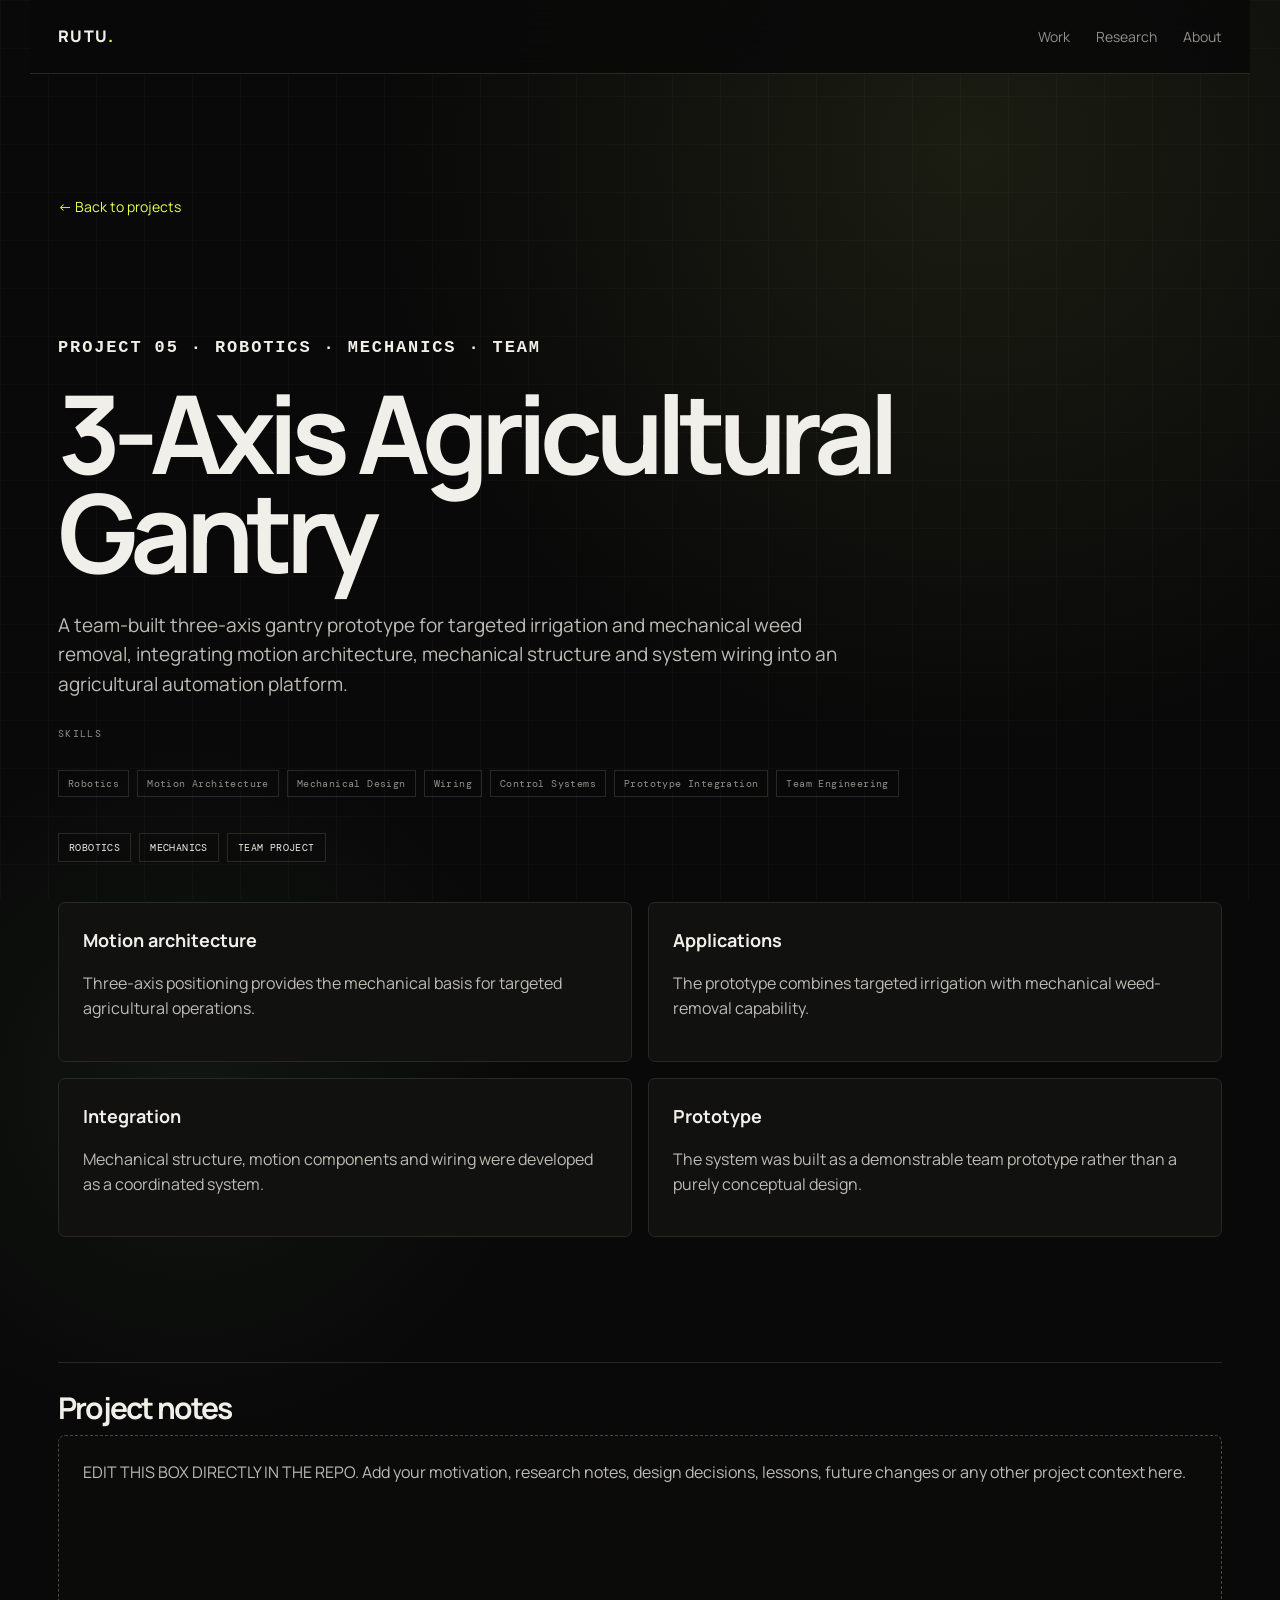
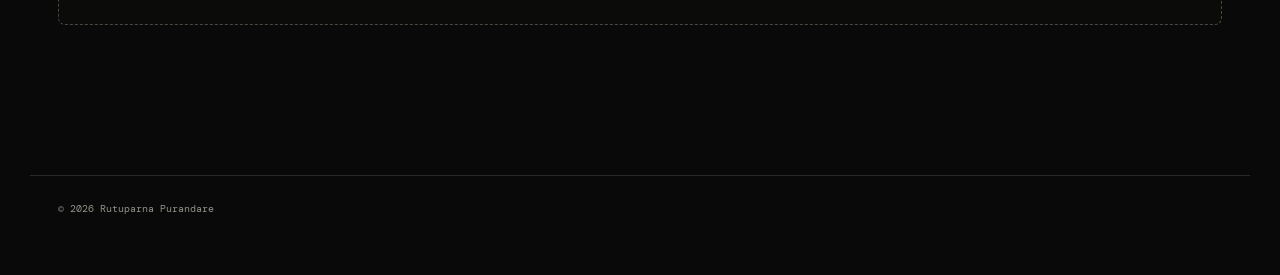
==== commit 7212a0a6: "Simplify agricultural gantry notes" ====
--- a/projects/agri-gantry.html
+++ b/projects/agri-gantry.html
@@ -1 +1 @@
-<!doctype html><html lang="en"><head><meta charset="utf-8"><meta name="viewport" content="width=device-width,initial-scale=1"><title>3-Axis Agricultural Gantry — Rutuparna Purandare</title><link rel="stylesheet" href="../styles.css"><link rel="stylesheet" href="../lightbox.css"><style>.project-hero{padding:80px 0 55px}.project-hero .eyebrow{font-size:clamp(13px,1.35vw,17px);letter-spacing:.11em;font-weight:600;color:var(--text);margin-bottom:20px}.project-hero .lede{max-width:820px}.skills-title{font:10px 'DM Mono',monospace;letter-spacing:.13em;color:var(--muted);margin:28px 0 10px}.skills,.tags{display:flex;gap:8px;flex-wrap:wrap}.skill,.tags span{border:1px solid var(--line);padding:7px 10px;font:10px 'DM Mono',monospace;color:var(--text);letter-spacing:.04em;background:rgba(0,0,0,.12)}.tags{margin:18px 0}.project-grid{display:grid;grid-template-columns:1fr 1fr;gap:16px;margin-top:40px}.project-grid>div{background:var(--panel);padding:24px;border:1px solid var(--line);border-radius:7px}.project-grid h3{margin:0 0 9px;font-size:18px}.project-grid p,.architecture-section p{color:#bdbbb4}.architecture-section{border-top:1px solid var(--line);padding:30px 0}.architecture-section h2{font-size:30px;margin:0 0 12px}.back{display:inline-block;color:var(--accent);text-decoration:none;margin-bottom:20px;font-size:14px}@media(max-width:800px){.project-grid{grid-template-columns:1fr}.project-hero{padding-top:55px}}</style></head><body><header class="nav"><a class="brand" href="../index.html">RUTU<span>.</span></a><nav><a href="../index.html#work">Work</a><a href="../index.html#research">Research</a><a href="../index.html#about">About</a></nav></header><main class="section"><a class="back" href="../index.html#work">← Back to projects</a><section class="project-hero"><p class="eyebrow">PROJECT 05 · ROBOTICS · MECHANICS · TEAM</p><h1>3-Axis Agricultural Gantry</h1><p class="lede">A team-built three-axis gantry prototype for targeted irrigation and mechanical weed removal, integrating motion architecture, mechanical structure and system wiring into an agricultural automation platform.</p><p class="skills-title">SKILLS</p><div class="skills"><span class="skill">Robotics</span><span class="skill">Motion Architecture</span><span class="skill">Mechanical Design</span><span class="skill">Wiring</span><span class="skill">Control Systems</span><span class="skill">Prototype Integration</span><span class="skill">Team Engineering</span></div><div class="tags"><span>ROBOTICS</span><span>MECHANICS</span><span>TEAM PROJECT</span></div><div class="project-grid"><div><h3>Motion architecture</h3><p>Three-axis positioning provides the mechanical basis for targeted agricultural operations.</p></div><div><h3>Applications</h3><p>The prototype combines targeted irrigation with mechanical weed-removal capability.</p></div><div><h3>Integration</h3><p>Mechanical structure, motion components and wiring were developed as a coordinated system.</p></div><div><h3>Prototype</h3><p>The system was built as a demonstrable team prototype rather than a purely conceptual design.</p></div></div></section><section class="architecture-section"><h2>Project notes</h2><p>Space for your own reasoning, research trail and context.</p><div class="notes-grid"><div><strong>WHY I BUILT IT</strong><span>Add the motivation behind the project later.</span></div><div><strong>WHAT I RESEARCHED</strong><span>Add research, references and experiments later.</span></div><div><strong>DESIGN DECISIONS</strong><span>Record important architecture and trade-offs.</span></div><div><strong>WHAT I LEARNED</strong><span>Add lessons from implementation and testing.</span></div><div><strong>WHAT I WOULD CHANGE</strong><span>Capture future improvements and ideas.</span></div><div><strong>OTHER NOTES</strong><span>Free space for anything else you want to document.</span></div></div></section></main><script src="../lightbox.js"></script><footer><span>© 2026 Rutuparna Purandare</span></footer></body></html>+<!doctype html><html lang="en"><head><meta charset="utf-8"><meta name="viewport" content="width=device-width,initial-scale=1"><title>3-Axis Agricultural Gantry — Rutuparna Purandare</title><link rel="stylesheet" href="../styles.css"><link rel="stylesheet" href="../lightbox.css"><style>.project-hero{padding:80px 0 55px}.project-hero .eyebrow{font-size:clamp(13px,1.35vw,17px);letter-spacing:.11em;font-weight:600;color:var(--text);margin-bottom:20px}.project-hero .lede{max-width:820px}.skills-title{font:10px 'DM Mono',monospace;letter-spacing:.13em;color:var(--muted);margin:28px 0 10px}.skills,.tags{display:flex;gap:8px;flex-wrap:wrap}.skill,.tags span{border:1px solid var(--line);padding:7px 10px;font:10px 'DM Mono',monospace;color:var(--text);letter-spacing:.04em;background:rgba(0,0,0,.12)}.tags{margin:18px 0}.project-grid{display:grid;grid-template-columns:1fr 1fr;gap:16px;margin-top:40px}.project-grid>div{background:var(--panel);padding:24px;border:1px solid var(--line);border-radius:7px}.project-grid h3{margin:0 0 9px;font-size:18px}.project-grid p,.architecture-section p{color:#bdbbb4}.architecture-section{border-top:1px solid var(--line);padding:30px 0}.architecture-section h2{font-size:30px;margin:0 0 12px}.back{display:inline-block;color:var(--accent);text-decoration:none;margin-bottom:20px;font-size:14px}@media(max-width:800px){.project-grid{grid-template-columns:1fr}.project-hero{padding-top:55px}}</style></head><body><header class="nav"><a class="brand" href="../index.html">RUTU<span>.</span></a><nav><a href="../index.html#work">Work</a><a href="../index.html#research">Research</a><a href="../index.html#about">About</a></nav></header><main class="section"><a class="back" href="../index.html#work">← Back to projects</a><section class="project-hero"><p class="eyebrow">PROJECT 05 · ROBOTICS · MECHANICS · TEAM</p><h1>3-Axis Agricultural Gantry</h1><p class="lede">A team-built three-axis gantry prototype for targeted irrigation and mechanical weed removal, integrating motion architecture, mechanical structure and system wiring into an agricultural automation platform.</p><p class="skills-title">SKILLS</p><div class="skills"><span class="skill">Robotics</span><span class="skill">Motion Architecture</span><span class="skill">Mechanical Design</span><span class="skill">Wiring</span><span class="skill">Control Systems</span><span class="skill">Prototype Integration</span><span class="skill">Team Engineering</span></div><div class="tags"><span>ROBOTICS</span><span>MECHANICS</span><span>TEAM PROJECT</span></div><div class="project-grid"><div><h3>Motion architecture</h3><p>Three-axis positioning provides the mechanical basis for targeted agricultural operations.</p></div><div><h3>Applications</h3><p>The prototype combines targeted irrigation with mechanical weed-removal capability.</p></div><div><h3>Integration</h3><p>Mechanical structure, motion components and wiring were developed as a coordinated system.</p></div><div><h3>Prototype</h3><p>The system was built as a demonstrable team prototype rather than a purely conceptual design.</p></div></div></section><section class="architecture-section notes-placeholder"><h2>Project notes</h2><div class="notes-editor"><p>EDIT THIS BOX DIRECTLY IN THE REPO. Add your motivation, research notes, design decisions, lessons, future changes or any other project context here.</p></div></section></main><script src="../lightbox.js"></script><footer><span>© 2026 Rutuparna Purandare</span></footer></body></html>
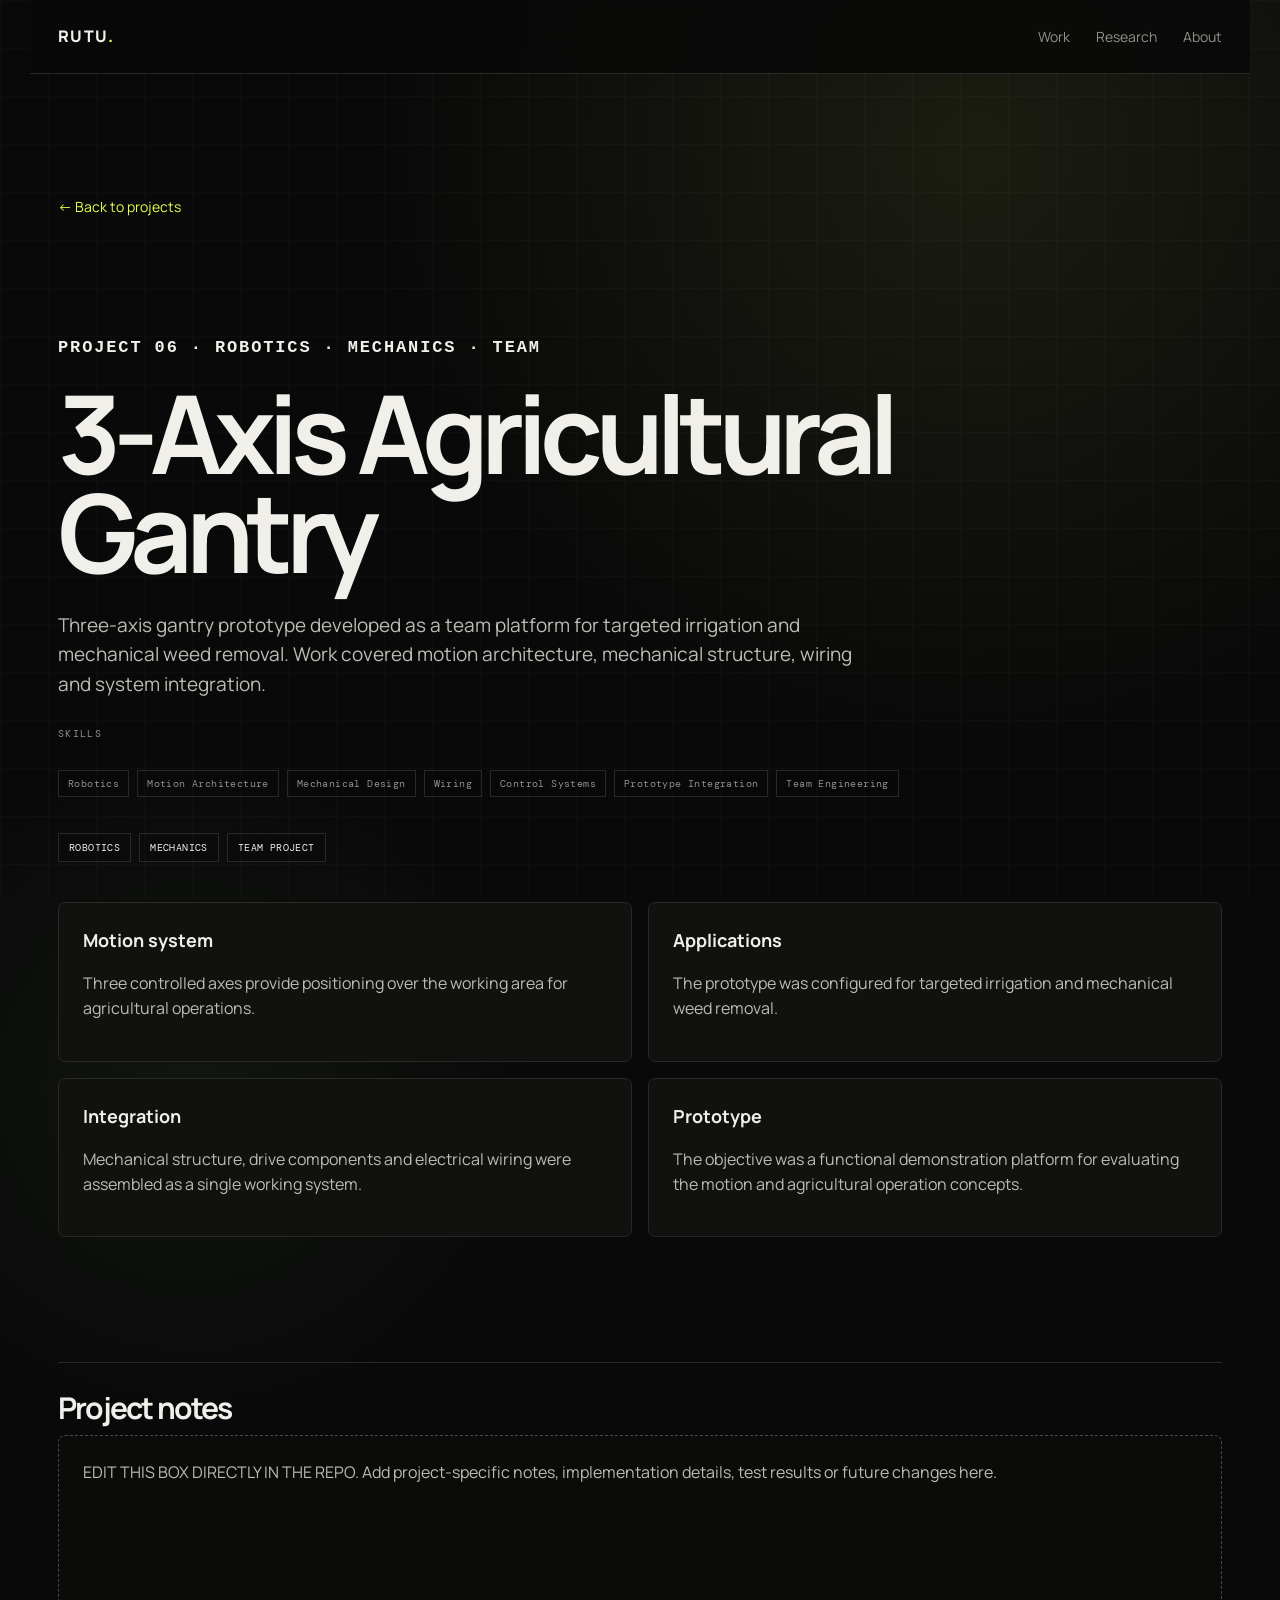
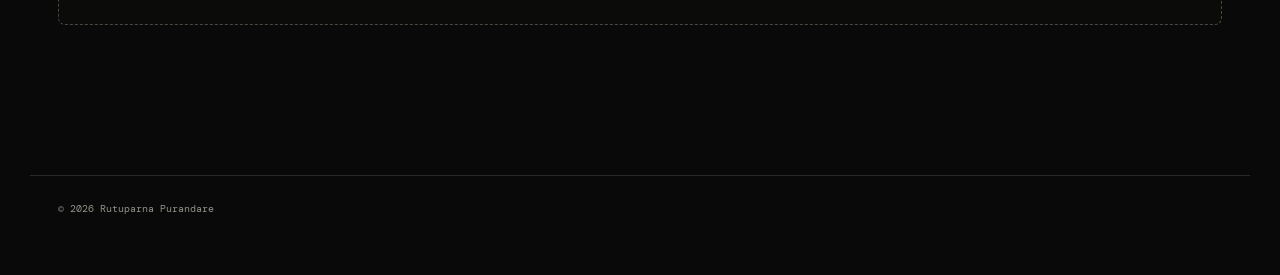
==== commit 6ffb099b: "Tighten gantry project language and numbering" ====
--- a/projects/agri-gantry.html
+++ b/projects/agri-gantry.html
@@ -1 +1 @@
-<!doctype html><html lang="en"><head><meta charset="utf-8"><meta name="viewport" content="width=device-width,initial-scale=1"><title>3-Axis Agricultural Gantry — Rutuparna Purandare</title><link rel="stylesheet" href="../styles.css"><link rel="stylesheet" href="../lightbox.css"><style>.project-hero{padding:80px 0 55px}.project-hero .eyebrow{font-size:clamp(13px,1.35vw,17px);letter-spacing:.11em;font-weight:600;color:var(--text);margin-bottom:20px}.project-hero .lede{max-width:820px}.skills-title{font:10px 'DM Mono',monospace;letter-spacing:.13em;color:var(--muted);margin:28px 0 10px}.skills,.tags{display:flex;gap:8px;flex-wrap:wrap}.skill,.tags span{border:1px solid var(--line);padding:7px 10px;font:10px 'DM Mono',monospace;color:var(--text);letter-spacing:.04em;background:rgba(0,0,0,.12)}.tags{margin:18px 0}.project-grid{display:grid;grid-template-columns:1fr 1fr;gap:16px;margin-top:40px}.project-grid>div{background:var(--panel);padding:24px;border:1px solid var(--line);border-radius:7px}.project-grid h3{margin:0 0 9px;font-size:18px}.project-grid p,.architecture-section p{color:#bdbbb4}.architecture-section{border-top:1px solid var(--line);padding:30px 0}.architecture-section h2{font-size:30px;margin:0 0 12px}.back{display:inline-block;color:var(--accent);text-decoration:none;margin-bottom:20px;font-size:14px}@media(max-width:800px){.project-grid{grid-template-columns:1fr}.project-hero{padding-top:55px}}</style></head><body><header class="nav"><a class="brand" href="../index.html">RUTU<span>.</span></a><nav><a href="../index.html#work">Work</a><a href="../index.html#research">Research</a><a href="../index.html#about">About</a></nav></header><main class="section"><a class="back" href="../index.html#work">← Back to projects</a><section class="project-hero"><p class="eyebrow">PROJECT 05 · ROBOTICS · MECHANICS · TEAM</p><h1>3-Axis Agricultural Gantry</h1><p class="lede">A team-built three-axis gantry prototype for targeted irrigation and mechanical weed removal, integrating motion architecture, mechanical structure and system wiring into an agricultural automation platform.</p><p class="skills-title">SKILLS</p><div class="skills"><span class="skill">Robotics</span><span class="skill">Motion Architecture</span><span class="skill">Mechanical Design</span><span class="skill">Wiring</span><span class="skill">Control Systems</span><span class="skill">Prototype Integration</span><span class="skill">Team Engineering</span></div><div class="tags"><span>ROBOTICS</span><span>MECHANICS</span><span>TEAM PROJECT</span></div><div class="project-grid"><div><h3>Motion architecture</h3><p>Three-axis positioning provides the mechanical basis for targeted agricultural operations.</p></div><div><h3>Applications</h3><p>The prototype combines targeted irrigation with mechanical weed-removal capability.</p></div><div><h3>Integration</h3><p>Mechanical structure, motion components and wiring were developed as a coordinated system.</p></div><div><h3>Prototype</h3><p>The system was built as a demonstrable team prototype rather than a purely conceptual design.</p></div></div></section><section class="architecture-section notes-placeholder"><h2>Project notes</h2><div class="notes-editor"><p>EDIT THIS BOX DIRECTLY IN THE REPO. Add your motivation, research notes, design decisions, lessons, future changes or any other project context here.</p></div></section></main><script src="../lightbox.js"></script><footer><span>© 2026 Rutuparna Purandare</span></footer></body></html>+<!doctype html><html lang="en"><head><meta charset="utf-8"><meta name="viewport" content="width=device-width,initial-scale=1"><title>3-Axis Agricultural Gantry — Rutuparna Purandare</title><link rel="stylesheet" href="../styles.css"><link rel="stylesheet" href="../lightbox.css"><style>.project-hero{padding:80px 0 55px}.project-hero .eyebrow{font-size:clamp(13px,1.35vw,17px);letter-spacing:.11em;font-weight:600;color:var(--text);margin-bottom:20px}.project-hero .lede{max-width:820px}.skills-title{font:10px 'DM Mono',monospace;letter-spacing:.13em;color:var(--muted);margin:28px 0 10px}.skills,.tags{display:flex;gap:8px;flex-wrap:wrap}.skill,.tags span{border:1px solid var(--line);padding:7px 10px;font:10px 'DM Mono',monospace;color:var(--text);letter-spacing:.04em;background:rgba(0,0,0,.12)}.tags{margin:18px 0}.project-grid{display:grid;grid-template-columns:1fr 1fr;gap:16px;margin-top:40px}.project-grid>div{background:var(--panel);padding:24px;border:1px solid var(--line);border-radius:7px}.project-grid h3{margin:0 0 9px;font-size:18px}.project-grid p,.architecture-section p{color:#bdbbb4}.architecture-section{border-top:1px solid var(--line);padding:30px 0}.architecture-section h2{font-size:30px;margin:0 0 12px}.back{display:inline-block;color:var(--accent);text-decoration:none;margin-bottom:20px;font-size:14px}@media(max-width:800px){.project-grid{grid-template-columns:1fr}.project-hero{padding-top:55px}}</style></head><body><header class="nav"><a class="brand" href="../index.html">RUTU<span>.</span></a><nav><a href="../index.html#work">Work</a><a href="../index.html#research">Research</a><a href="../index.html#about">About</a></nav></header><main class="section"><a class="back" href="../index.html#work">← Back to projects</a><section class="project-hero"><p class="eyebrow">PROJECT 06 · ROBOTICS · MECHANICS · TEAM</p><h1>3-Axis Agricultural Gantry</h1><p class="lede">Three-axis gantry prototype developed as a team platform for targeted irrigation and mechanical weed removal. Work covered motion architecture, mechanical structure, wiring and system integration.</p><p class="skills-title">SKILLS</p><div class="skills"><span class="skill">Robotics</span><span class="skill">Motion Architecture</span><span class="skill">Mechanical Design</span><span class="skill">Wiring</span><span class="skill">Control Systems</span><span class="skill">Prototype Integration</span><span class="skill">Team Engineering</span></div><div class="tags"><span>ROBOTICS</span><span>MECHANICS</span><span>TEAM PROJECT</span></div><div class="project-grid"><div><h3>Motion system</h3><p>Three controlled axes provide positioning over the working area for agricultural operations.</p></div><div><h3>Applications</h3><p>The prototype was configured for targeted irrigation and mechanical weed removal.</p></div><div><h3>Integration</h3><p>Mechanical structure, drive components and electrical wiring were assembled as a single working system.</p></div><div><h3>Prototype</h3><p>The objective was a functional demonstration platform for evaluating the motion and agricultural operation concepts.</p></div></div></section><section class="architecture-section notes-placeholder"><h2>Project notes</h2><div class="notes-editor"><p>EDIT THIS BOX DIRECTLY IN THE REPO. Add project-specific notes, implementation details, test results or future changes here.</p></div></section></main><script src="../lightbox.js"></script><footer><span>© 2026 Rutuparna Purandare</span></footer></body></html>
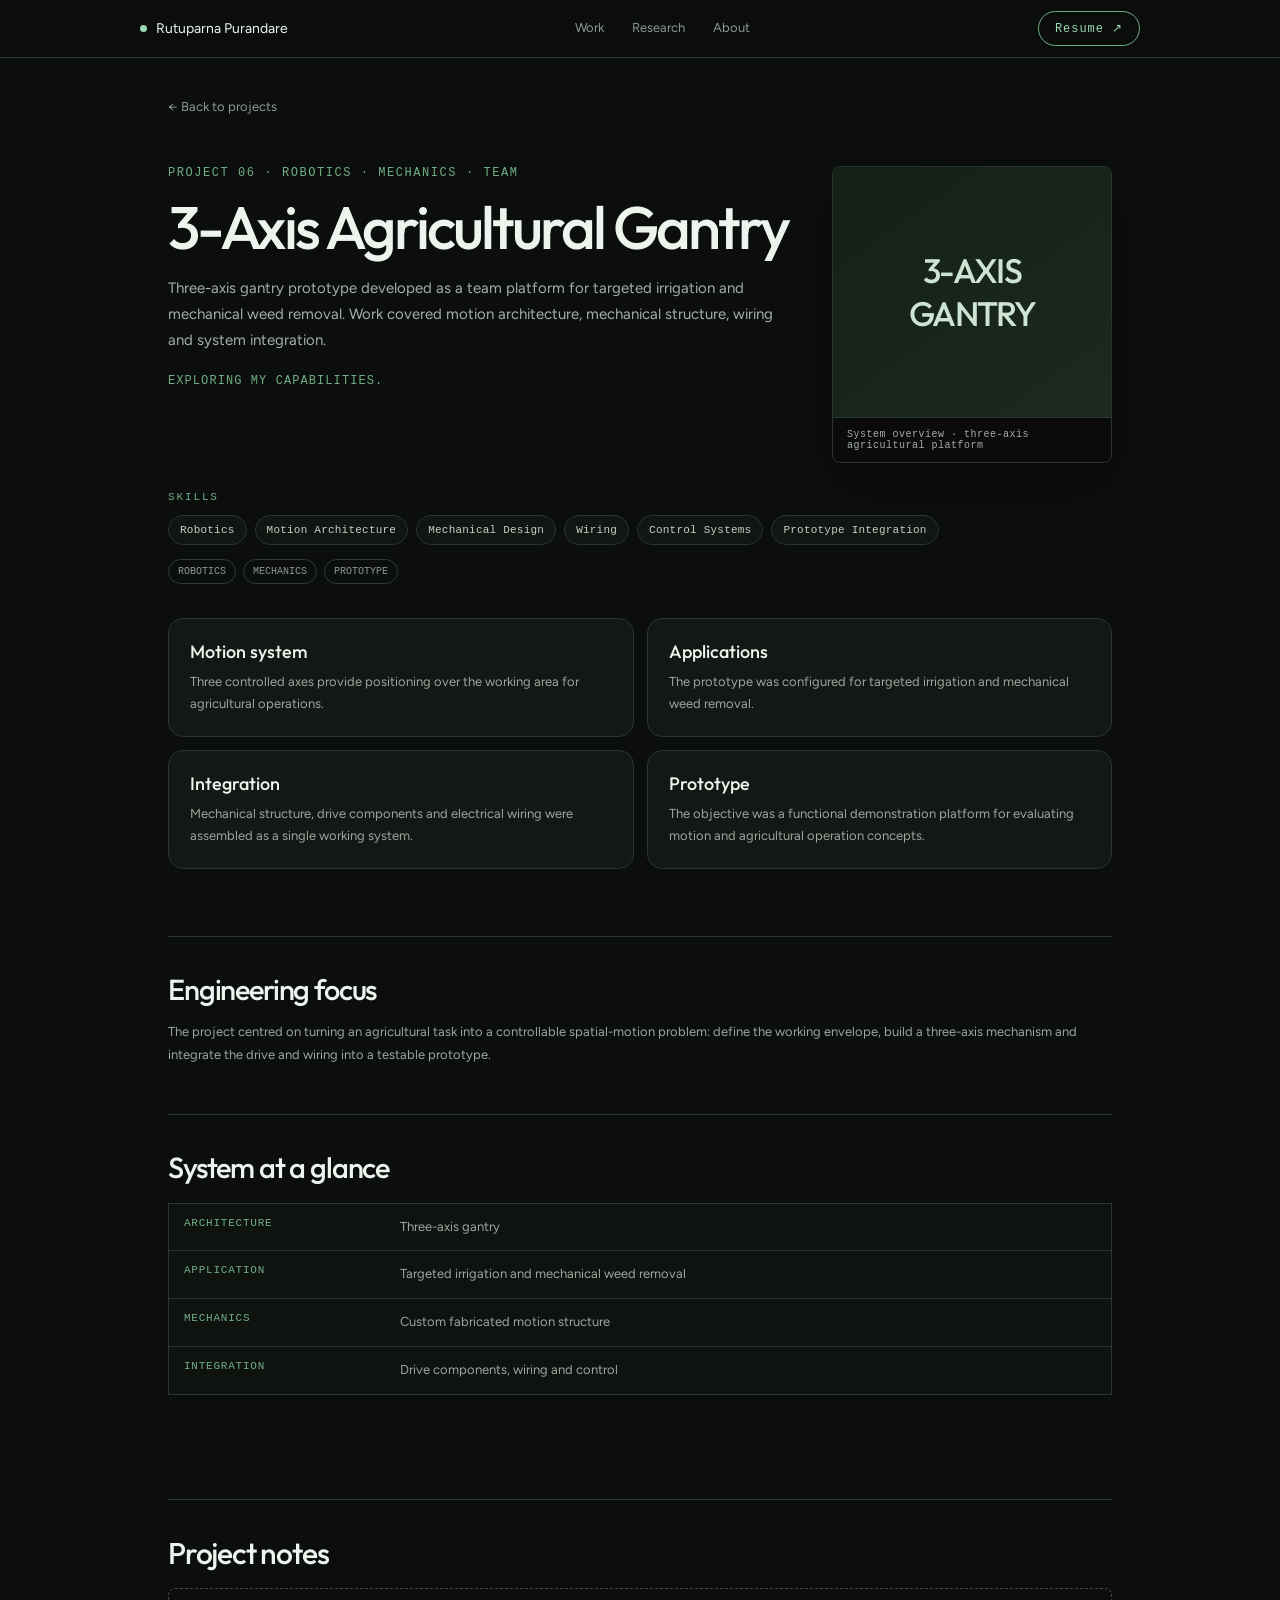
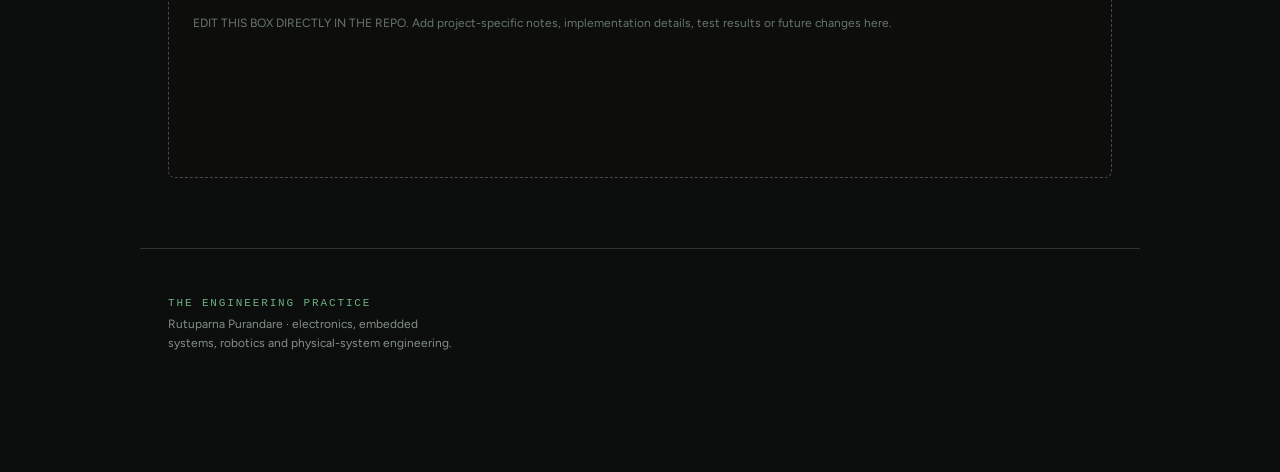
==== commit 0f355121: "Unify agricultural gantry case study layout" ====
--- a/projects/agri-gantry.html
+++ b/projects/agri-gantry.html
@@ -1 +1 @@
-<!doctype html><html lang="en"><head><meta charset="utf-8"><meta name="viewport" content="width=device-width,initial-scale=1"><title>3-Axis Agricultural Gantry — Rutuparna Purandare</title><link rel="stylesheet" href="../styles.css"><link rel="stylesheet" href="../lightbox.css"><style>.project-hero{padding:80px 0 55px}.project-hero .eyebrow{font-size:clamp(13px,1.35vw,17px);letter-spacing:.11em;font-weight:600;color:var(--text);margin-bottom:20px}.project-hero .lede{max-width:820px}.skills-title{font:10px 'DM Mono',monospace;letter-spacing:.13em;color:var(--muted);margin:28px 0 10px}.skills,.tags{display:flex;gap:8px;flex-wrap:wrap}.skill,.tags span{border:1px solid var(--line);padding:7px 10px;font:10px 'DM Mono',monospace;color:var(--text);letter-spacing:.04em;background:rgba(0,0,0,.12)}.tags{margin:18px 0}.project-grid{display:grid;grid-template-columns:1fr 1fr;gap:16px;margin-top:40px}.project-grid>div{background:var(--panel);padding:24px;border:1px solid var(--line);border-radius:7px}.project-grid h3{margin:0 0 9px;font-size:18px}.project-grid p,.architecture-section p{color:#bdbbb4}.architecture-section{border-top:1px solid var(--line);padding:30px 0}.architecture-section h2{font-size:30px;margin:0 0 12px}.back{display:inline-block;color:var(--accent);text-decoration:none;margin-bottom:20px;font-size:14px}@media(max-width:800px){.project-grid{grid-template-columns:1fr}.project-hero{padding-top:55px}}</style></head><body><header class="nav"><a class="brand" href="../index.html">RUTU<span>.</span></a><nav><a href="../index.html#work">Work</a><a href="../index.html#research">Research</a><a href="../index.html#about">About</a></nav></header><main class="section"><a class="back" href="../index.html#work">← Back to projects</a><section class="project-hero"><p class="eyebrow">PROJECT 06 · ROBOTICS · MECHANICS · TEAM</p><h1>3-Axis Agricultural Gantry</h1><p class="lede">Three-axis gantry prototype developed as a team platform for targeted irrigation and mechanical weed removal. Work covered motion architecture, mechanical structure, wiring and system integration.</p><p class="skills-title">SKILLS</p><div class="skills"><span class="skill">Robotics</span><span class="skill">Motion Architecture</span><span class="skill">Mechanical Design</span><span class="skill">Wiring</span><span class="skill">Control Systems</span><span class="skill">Prototype Integration</span><span class="skill">Team Engineering</span></div><div class="tags"><span>ROBOTICS</span><span>MECHANICS</span><span>TEAM PROJECT</span></div><div class="project-grid"><div><h3>Motion system</h3><p>Three controlled axes provide positioning over the working area for agricultural operations.</p></div><div><h3>Applications</h3><p>The prototype was configured for targeted irrigation and mechanical weed removal.</p></div><div><h3>Integration</h3><p>Mechanical structure, drive components and electrical wiring were assembled as a single working system.</p></div><div><h3>Prototype</h3><p>The objective was a functional demonstration platform for evaluating the motion and agricultural operation concepts.</p></div></div></section><section class="architecture-section notes-placeholder"><h2>Project notes</h2><div class="notes-editor"><p>EDIT THIS BOX DIRECTLY IN THE REPO. Add project-specific notes, implementation details, test results or future changes here.</p></div></section></main><script src="../lightbox.js"></script><footer><span>© 2026 Rutuparna Purandare</span></footer></body></html>+<!doctype html><html lang="en"><head><meta charset="utf-8"><meta name="viewport" content="width=device-width,initial-scale=1"><title>3-Axis Agricultural Gantry — Rutuparna Purandare</title><link rel="stylesheet" href="../styles.css"><link rel="stylesheet" href="../lightbox.css"></head><body><header class="topbar"><div class="nav"><a class="name" href="../index.html"><i></i>Rutuparna Purandare</a><nav><a href="../index.html#work">Work</a><a href="../index.html#research">Research</a><a href="../index.html#about">About</a></nav><a class="hire" href="../assets/RSP%20Resume.pdf" target="_blank">Resume ↗</a></div></header><main class="case-page"><div class="case-shell"><a class="case-back" href="../index.html#work">← Back to projects</a><section class="case-hero"><div class="case-hero-top"><div><p class="case-eyebrow">PROJECT 06 · ROBOTICS · MECHANICS · TEAM</p><h1>3-Axis Agricultural Gantry</h1><p class="case-lede">Three-axis gantry prototype developed as a team platform for targeted irrigation and mechanical weed removal. Work covered motion architecture, mechanical structure, wiring and system integration.</p><p class="exploring">Exploring my capabilities.</p></div><figure class="overview-media"><div style="height:250px;display:flex;align-items:center;justify-content:center;background:linear-gradient(145deg,#132018,#1d291f);font:500 34px var(--display);letter-spacing:-.05em;color:#cde4d3;text-align:center">3-AXIS<br>GANTRY</div><figcaption>System overview · three-axis agricultural platform</figcaption></figure></div><p class="case-section-label">SKILLS</p><div class="skills"><span class="skill">Robotics</span><span class="skill">Motion Architecture</span><span class="skill">Mechanical Design</span><span class="skill">Wiring</span><span class="skill">Control Systems</span><span class="skill">Prototype Integration</span></div><div class="case-tags"><span class="case-tag">ROBOTICS</span><span class="case-tag">MECHANICS</span><span class="case-tag">PROTOTYPE</span></div><div class="case-grid"><article class="case-card"><h3>Motion system</h3><p>Three controlled axes provide positioning over the working area for agricultural operations.</p></article><article class="case-card"><h3>Applications</h3><p>The prototype was configured for targeted irrigation and mechanical weed removal.</p></article><article class="case-card"><h3>Integration</h3><p>Mechanical structure, drive components and electrical wiring were assembled as a single working system.</p></article><article class="case-card"><h3>Prototype</h3><p>The objective was a functional demonstration platform for evaluating motion and agricultural operation concepts.</p></article></div></section><section class="case-content"><div class="case-block"><h2>Engineering focus</h2><p>The project centred on turning an agricultural task into a controllable spatial-motion problem: define the working envelope, build a three-axis mechanism and integrate the drive and wiring into a testable prototype.</p></div><div class="case-block"><h2>System at a glance</h2><table class="tech-table"><tr><th>ARCHITECTURE</th><td>Three-axis gantry</td></tr><tr><th>APPLICATION</th><td>Targeted irrigation and mechanical weed removal</td></tr><tr><th>MECHANICS</th><td>Custom fabricated motion structure</td></tr><tr><th>INTEGRATION</th><td>Drive components, wiring and control</td></tr></table></div></section><section class="notes-placeholder"><h2>Project notes</h2><div class="notes-editor"><p>EDIT THIS BOX DIRECTLY IN THE REPO. Add project-specific notes, implementation details, test results or future changes here.</p></div></section></div></main><footer><div class="case-footer"><label>THE ENGINEERING PRACTICE</label><p>Rutuparna Purandare · electronics, embedded systems, robotics and physical-system engineering.</p></div></footer><script src="../lightbox.js"></script></body></html>
--- a/styles.css
+++ b/styles.css
@@ -1,2 +1,6 @@
-@import url('https://fonts.googleapis.com/css2?family=DM+Mono:wght@400;500&family=Manrope:wght@400;500;600;700;800&display=swap');
-:root{--bg:#090909;--panel:#11110f;--panel2:#151513;--text:#f1efe9;--muted:#929089;--line:#292824;--accent:#e8ff4f;--max:1220px}*{box-sizing:border-box}html{scroll-behavior:smooth}body{margin:0;background:radial-gradient(circle at 76% 8%,#1b1d12 0,transparent 30%),radial-gradient(circle at 15% 58%,#111611 0,transparent 22%),var(--bg);color:var(--text);font-family:Manrope,system-ui,sans-serif;line-height:1.55}body:before{content:"";position:fixed;inset:0;pointer-events:none;opacity:.028;background-image:linear-gradient(rgba(255,255,255,.8) 1px,transparent 1px),linear-gradient(90deg,rgba(255,255,255,.8) 1px,transparent 1px);background-size:48px 48px}.nav{height:74px;display:flex;align-items:center;justify-content:space-between;max-width:var(--max);margin:auto;padding:0 28px;border-bottom:1px solid var(--line);position:sticky;top:0;background:rgba(9,9,9,.86);backdrop-filter:blur(18px);z-index:20}.brand{font-weight:800;letter-spacing:.08em;color:var(--text);text-decoration:none}.brand span{color:var(--accent)}nav{display:flex;gap:26px}nav a,.about-links a{color:var(--muted);text-decoration:none;font-size:14px;transition:color .18s ease}nav a:hover,.about-links a:hover{color:var(--text)}main{max-width:var(--max);margin:auto}.hero{min-height:720px;display:grid;grid-template-columns:1.08fr .92fr;gap:72px;align-items:center;padding:92px 28px 70px}.eyebrow,.tag,.num,.signal-strip span{font-family:'DM Mono',monospace;font-size:10px;letter-spacing:.14em;color:var(--muted)}h1{font-size:clamp(60px,8.5vw,112px);line-height:.91;letter-spacing:-.07em;margin:22px 0 30px;max-width:840px}h1 em{font-style:normal;color:var(--muted)}.lede{font-size:19px;max-width:650px;color:#bebcb5}.actions{display:flex;gap:10px;margin-top:34px}.button{display:inline-flex;padding:12px 17px;border:1px solid var(--line);border-radius:3px;color:var(--text);text-decoration:none;transition:.2s ease;box-shadow:0 8px 24px rgba(0,0,0,.18)}.button:hover{transform:translateY(-2px);border-color:#4a4943}.button.primary{background:var(--accent);border-color:var(--accent);color:#111}.hero-spec{height:100%;min-height:470px;border:1px solid var(--line);border-radius:10px;background:linear-gradient(145deg,#151513,#0d0d0d);padding:28px;display:flex;flex-direction:column;justify-content:space-between;box-shadow:0 28px 70px rgba(0,0,0,.32),0 0 0 1px rgba(232,255,79,.04)}.spec-head{display:flex;justify-content:space-between;font:10px 'DM Mono',monospace;color:var(--muted);letter-spacing:.12em}.spec-title{font-size:clamp(32px,4vw,54px);line-height:1;letter-spacing:-.055em;max-width:390px}.spec-lines{display:grid;gap:11px;border-top:1px solid var(--line);padding-top:20px}.spec-line{display:flex;justify-content:space-between;gap:20px;font:11px 'DM Mono',monospace;color:var(--muted)}.spec-line b{color:var(--text);font-weight:500;text-align:right}.signal-strip{display:grid;grid-template-columns:repeat(4,1fr);margin:0 28px;gap:12px}.signal-strip>div{padding:22px 20px;border:1px solid var(--line);background:rgba(17,17,15,.78);border-radius:6px;box-shadow:0 12px 28px rgba(0,0,0,.14);transition:.2s ease}.signal-strip>div:hover{transform:translateY(-2px);border-color:#414039}.signal-strip span{display:block;margin-bottom:11px}.signal-strip b{display:block;font:11px 'DM Mono',monospace;letter-spacing:.08em}.signal-strip p{margin:5px 0 0;color:var(--muted);font-size:12px}.section{padding:120px 28px}.section-head{display:flex;align-items:end;justify-content:space-between;gap:50px;margin-bottom:44px}.section h2{font-size:56px;letter-spacing:-.06em;line-height:1;margin:12px 0 0}.section-note{max-width:430px;color:var(--muted);margin:0}.cards{display:grid;grid-template-columns:repeat(2,1fr);gap:18px}.card{background:linear-gradient(145deg,var(--panel2),var(--panel));padding:26px;min-height:430px;display:flex;flex-direction:column;border:1px solid var(--line);border-radius:8px;box-shadow:0 18px 42px rgba(0,0,0,.18);transition:transform .2s ease,border-color .2s ease,background .2s ease}.card:hover{transform:translateY(-5px);border-color:#414039;background:#181816}.card.feature{min-height:500px}.card.project-card{position:relative;cursor:pointer}.card-project-link{position:absolute;inset:0;z-index:2;border-radius:inherit}.card-project-link:focus{outline:2px solid var(--text);outline-offset:-5px}.card .num{margin-bottom:30px}.card-media{margin:-26px -26px 26px;height:250px;overflow:hidden;background:#0b0b0b;border-radius:8px 8px 0 0;border-bottom:1px solid var(--line);position:relative}.card-media img{width:100%;height:100%;object-fit:cover;display:block;filter:saturate(.82);transition:transform .35s ease}.card:hover .card-media img{transform:scale(1.025)}.card-media--dark{display:flex;align-items:end;padding:24px;background:radial-gradient(circle at 78% 26%,#272d16 0,transparent 32%),linear-gradient(145deg,#151513,#0a0a0a)}.card-media-label{font:11px 'DM Mono',monospace;letter-spacing:.12em;color:var(--muted)}.card-media-label strong{display:block;color:var(--text);font:700 34px Manrope,sans-serif;letter-spacing:-.05em;margin-top:5px}.card h3{font-size:28px;letter-spacing:-.035em;margin:8px 0 12px}.card p:not(.tag):not(.num){color:#b9b7b0;max-width:560px}.card .skills-label{font:10px 'DM Mono',monospace;letter-spacing:.13em;color:var(--muted);margin:22px 0 9px}.meta{display:flex;gap:8px;flex-wrap:wrap;margin-top:auto;padding-top:22px}.meta span,.skills span,.stack span{border:1px solid var(--line);padding:6px 9px;font:10px 'DM Mono',monospace;color:var(--muted);background:rgba(0,0,0,.12)}.research{border-top:1px solid var(--line)}.research-list{display:grid;gap:12px}.research-row{display:grid;grid-template-columns:80px 1fr 30px;gap:20px;padding:28px 24px;border:1px solid var(--line);border-radius:6px;text-decoration:none;color:var(--text);align-items:start;background:rgba(17,17,15,.8);box-shadow:0 12px 30px rgba(0,0,0,.12);transition:.2s ease}.research-row:hover{transform:translateX(4px);border-color:#44423b}.research-row h3{margin:0 0 6px;font-size:24px}.research-row p{margin:0;color:var(--muted);max-width:720px}.research-row b{font-size:22px;color:var(--accent)}.about{display:grid;grid-template-columns:1fr 1fr;gap:80px;border-top:1px solid var(--line)}.about h2{max-width:480px}.about-copy p{font-size:22px;color:#cfcdc5;margin-top:0}.skills{display:flex;gap:8px;flex-wrap:wrap;margin:30px 0 36px}.about-links{display:grid;gap:10px}footer{max-width:var(--max);margin:auto;padding:26px 28px 60px;border-top:1px solid var(--line);display:flex;justify-content:space-between;color:var(--muted);font:10px 'DM Mono',monospace}@media(max-width:800px){nav a:nth-child(1),nav a:nth-child(2),nav a:nth-child(3){display:none}.hero,.about{grid-template-columns:1fr}.hero{padding-top:55px;min-height:auto}.section{padding:90px 28px}.section-head{display:block}.section-note{margin-top:20px}.cards{grid-template-columns:1fr}.signal-strip{grid-template-columns:repeat(2,1fr)}}@media(max-width:650px){.signal-strip{grid-template-columns:1fr}.research-row{grid-template-columns:55px 1fr 20px}footer{display:grid;gap:10px}}
+@import url('https://fonts.googleapis.com/css2?family=Figtree:wght@400;500;600&family=Outfit:wght@400;500;600&display=swap');
+:root{--bg:#0b0e0c;--panel:#101512;--card:#121915;--ink:#edf3ed;--muted:#a4afa6;--dim:#738078;--line:#29352e;--green:#9ed8b0;--green2:#6fae82;--display:Outfit,Figtree,sans-serif;--body:Figtree,system-ui,sans-serif;--mono:ui-monospace,SFMono-Regular,Menlo,Monaco,Consolas,monospace;--max:1000px}*{box-sizing:border-box}html{scroll-behavior:smooth;scroll-padding-top:72px}body{margin:0;background:var(--bg);color:var(--ink);font-family:var(--body);font-size:15px;line-height:1.6}a{color:inherit}.topbar{position:fixed;z-index:50;top:0;left:0;right:0;height:58px;background:rgba(11,14,12,.97);border-bottom:1px solid var(--line)}.nav{max-width:var(--max);height:100%;margin:auto;display:flex;align-items:center;justify-content:space-between}.name{font:14px var(--body);text-decoration:none;display:flex;gap:9px;align-items:center}.name i{width:7px;height:7px;border-radius:50%;background:var(--green);display:block}.nav nav{display:flex;gap:28px}.nav nav a{font-size:13px;color:#8c9990;text-decoration:none}.nav nav a:hover{color:var(--green)}.hire,.view-all,.visit,.repo-actions .button{border:1px solid var(--green2);border-radius:999px;padding:9px 16px;color:var(--green);font:12px var(--mono);letter-spacing:.08em;text-decoration:none;background:transparent}.hire:hover,.view-all:hover,.visit:hover,.repo-actions .button:hover{background:var(--green);color:#0b0e0c}.menu{display:none;background:none;border:0;color:var(--ink)}.wrap{max-width:var(--max);margin:auto}.intro{min-height:650px;padding-top:120px;padding-bottom:60px;display:grid;grid-template-columns:360px 1fr;gap:60px;align-items:center}.intro-left{text-align:center}.portrait{width:190px;height:190px;margin:0 auto 20px;border-radius:50%;border:1px solid #3d5947;background:radial-gradient(circle at 50% 35%,#203126,#121a15 62%,#090c0a);display:flex;align-items:center;justify-content:center;flex-direction:column;box-shadow:0 0 0 7px rgba(158,216,176,.045)}.portrait span{font:58px var(--display);font-weight:500;letter-spacing:-.08em;color:#dceee1}.portrait small{font:11px var(--mono);letter-spacing:.12em;color:var(--green2);margin-top:5px}.social{display:flex;justify-content:center;gap:18px;flex-wrap:wrap}.social a,.icon-link{font:12px var(--mono);color:#8b968e;text-decoration:none;display:inline-flex;align-items:center;gap:7px}.social a:hover,.icon-link:hover{color:var(--green)}.icon{width:15px;height:15px;display:inline-block;flex:0 0 15px}.intro-main label,.section-title label,.contact label,footer label,.box-label{font:11px var(--mono);letter-spacing:.17em;color:var(--green2)}.intro-main h1{font:500 clamp(48px,6vw,72px) var(--display);line-height:.94;letter-spacing:-.055em;margin:25px 0 24px}.intro-main h1 em,.contact h2 em{font-style:normal;color:#aab5ad}.intro-main>p{max-width:540px;color:var(--muted);font-size:15px;line-height:1.75;margin:0 0 28px}.pill{display:inline-block;border-radius:999px;padding:12px 21px;text-decoration:none;font:12px var(--mono);letter-spacing:.12em}.pill.filled{background:var(--green);color:#102016}.what{border:1px solid var(--line);border-radius:16px;padding:15px 10px 10px;margin-bottom:70px}.box-label{padding:0 10px 12px}.what-grid{display:grid;grid-template-columns:repeat(3,1fr);gap:9px}.what article{border:1px solid #29362e;border-radius:14px;padding:16px 14px 18px;background:#0f1411}.what article small,.why-grid small{font:11px var(--mono);color:#819087}.what h3{font:500 17px var(--display);margin:10px 0 7px}.what p{font-size:12px;color:#9aa59d;line-height:1.65;margin:0}.section{padding-top:82px;padding-bottom:95px;border-top:1px solid var(--line)}.section-title{position:relative;margin-bottom:34px}.section-title h2{font:500 38px var(--display);letter-spacing:-.045em;line-height:1.05;margin:13px 0 0}.filters{position:absolute;right:0;bottom:-2px;border:1px solid var(--line);border-radius:999px;padding:3px;display:flex}.filters button{border:0;background:none;color:#849087;font:11px var(--mono);letter-spacing:.12em;border-radius:999px;padding:8px 13px;cursor:pointer}.filters button.active{background:var(--green);color:#102016}.cards{display:grid;grid-template-columns:repeat(4,1fr);gap:16px}.card{border:1px solid var(--line);border-radius:15px;overflow:hidden;background:var(--card);text-decoration:none;transition:.2s;min-width:0}.card:hover{transform:translateY(-3px);border-color:#496253}.thumb{height:150px;background:#151d18;display:flex;align-items:center;justify-content:center;padding:18px;position:relative;overflow:hidden}.thumb:before{content:"";position:absolute;inset:0;background:linear-gradient(135deg,transparent 47%,rgba(158,216,176,.18) 47.5%,rgba(158,216,176,.18) 48%,transparent 48.5%),linear-gradient(155deg,transparent 66%,rgba(255,255,255,.04) 66.5%,rgba(255,255,255,.04) 67.2%,transparent 67.7%)}.thumb b,.thumb span{position:relative;z-index:1}.thumb b{font:500 27px var(--display);line-height:.86;letter-spacing:-.06em}.thumb span{font-size:11px;color:#8d998f;position:absolute;bottom:13px;left:17px}.thumb.photo img{width:100%;height:100%;object-fit:cover;display:block}.thumb.photo:before{display:none}.thumb.parafoil{background:#142018}.thumb.rover{background:#15201d}.thumb.gantry{background:#1b211b}.thumb.vision{background:#171e1b}.card-body{padding:15px 16px 17px}.card-body>small{font:11px var(--mono);letter-spacing:.1em;color:#829087}.card h3{font:17px var(--display);font-weight:500;margin:9px 0 6px;letter-spacing:-.025em}.card p{font-size:12px;color:#9ba69e;line-height:1.6;margin:0;display:-webkit-box;-webkit-line-clamp:3;-webkit-box-orient:vertical;overflow:hidden}.tags{display:flex;gap:6px;flex-wrap:wrap;margin-top:13px}.tags i,.tags span{font:10px var(--mono);font-style:normal;color:#87938b;border:1px solid #2d3b32;border-radius:999px;padding:5px 7px}.view-all{display:block;width:max-content;margin:35px auto 0}.why-grid{display:grid;grid-template-columns:repeat(4,1fr);border:1px solid var(--line);border-radius:15px;overflow:hidden}.why-grid article{min-height:180px;padding:18px;border-right:1px solid var(--line)}.why-grid article:last-child{border-right:0}.why-grid h3{font:17px var(--display);font-weight:500;margin:28px 0 8px}.why-grid p{font-size:12px;color:#98a49b;margin:0}.platform{border:1px solid var(--line);border-radius:15px;padding:18px;background:#0e1310}.platform-head{display:flex;justify-content:space-between;font:12px var(--mono);color:#d9e2db}.platform-head span{color:#77847c}.log{border:1px solid #29372e;border-radius:11px;margin:14px 0;padding:4px 13px;max-height:270px;overflow:auto}.log p{font-size:12px;color:#9ba69e;margin:14px 0}.log strong{font:11px var(--mono);color:var(--green2);letter-spacing:.08em}.visit{display:inline-block;padding:9px 14px}.timeline{width:650px;max-width:100%;margin-top:42px;border-left:1px solid #3b4c41;padding-left:26px}.timeline article{position:relative;padding:0 0 30px}.timeline article:before{content:"";position:absolute;width:7px;height:7px;border-radius:50%;background:var(--green);left:-30px;top:5px}.timeline time{font:11px var(--mono);letter-spacing:.12em;color:var(--green2)}.timeline h3{font:17px var(--display);font-weight:500;margin:9px 0 6px}.timeline p{font-size:12px;color:#98a49b;margin:0}.contact{max-width:var(--max);margin:auto;border-top:1px solid var(--line);padding-top:85px;padding-bottom:100px;display:grid;grid-template-columns:1fr 1fr;gap:80px;text-align:center}.contact h2{font:500 clamp(42px,5.5vw,64px) var(--display);line-height:.92;letter-spacing:-.055em;margin:18px 0 0}.contact>div:nth-child(2){padding-top:45px}.contact>div:nth-child(2)>p{font-size:12px;color:#98a49b}.email{display:block;width:max-content;margin:15px auto 23px;color:#c5d5ca;text-decoration:none;border-bottom:1px solid var(--green2);font:17px var(--display)}footer{border-top:1px solid var(--line);max-width:var(--max);margin:auto;padding:48px 0 55px;display:grid;grid-template-columns:1.2fr 1fr .7fr;gap:70px}footer h3{font:18px var(--display);font-weight:500;margin:14px 0 8px}footer p,footer a{font-size:12px;color:#849088;text-decoration:none;display:block;margin:6px 0}footer label{display:block}.menu{font-size:20px}
+.case-page{padding-top:94px}.case-shell{max-width:1000px;margin:0 auto;padding:0 28px 70px}.case-back{display:inline-flex;align-items:center;gap:7px;color:#8c9990;text-decoration:none;font-size:13px;margin-bottom:28px}.case-back:hover{color:var(--green)}.case-hero{padding:20px 0 42px}.case-hero-top{display:grid;grid-template-columns:minmax(0,1fr) 330px;gap:52px;align-items:center}.case-eyebrow{font:12px var(--mono);letter-spacing:.13em;color:var(--green2);margin:0 0 17px}.case-hero h1{font:500 clamp(38px,5vw,60px) var(--display);letter-spacing:-.05em;line-height:1;margin:0 0 18px}.case-lede{max-width:700px;color:var(--muted);font-size:15px;line-height:1.75;margin:0}.case-lede strong{color:var(--ink);font-weight:500}.exploring{margin:20px 0 0;color:var(--green2);font:12px var(--mono);letter-spacing:.09em;text-transform:uppercase}.overview-media{margin:0;border:1px solid var(--line);border-radius:15px;overflow:hidden;background:var(--card);box-shadow:0 18px 45px rgba(0,0,0,.2)}.overview-media img{width:100%;height:250px;display:block;object-fit:cover}.overview-media figcaption{padding:11px 13px;color:#89958d;font:11px var(--mono);letter-spacing:.02em}.case-section-label{font:11px var(--mono);letter-spacing:.17em;color:var(--green2);margin:28px 0 12px}.skills{display:flex;gap:8px;flex-wrap:wrap}.skill{border:1px solid var(--line);border-radius:999px;padding:8px 11px;font:11px var(--mono);color:#c3d0c6;letter-spacing:.02em;background:#101612}.case-tags{display:flex;gap:7px;flex-wrap:wrap;margin:14px 0 0}.case-tag{border:1px solid #2d3b32;border-radius:999px;padding:6px 9px;color:#8d9a91;font:10px var(--mono)}.case-grid{display:grid;grid-template-columns:repeat(2,1fr);gap:13px;margin-top:34px}.case-card{background:var(--card);padding:21px;border:1px solid var(--line);border-radius:15px}.case-card h3{margin:0 0 8px;font:500 18px var(--display)}.case-card p{color:#9ba69e;font-size:13px;line-height:1.7;margin:0}.case-content{margin-top:25px}.case-block{border-top:1px solid var(--line);padding:34px 0}.case-block h2{font:500 29px var(--display);letter-spacing:-.04em;margin:0 0 12px}.case-block p,.case-block li{color:#9ba69e;font-size:13px;line-height:1.75}.impact{font-size:16px!important;color:#cbd8ce!important;max-width:800px}.equation{display:inline-block;border:1px solid var(--line);border-radius:9px;padding:10px 14px;margin:6px 0;font:13px var(--mono);color:var(--ink);background:#101612}.tech-table{width:100%;border-collapse:collapse;margin-top:17px;border:1px solid var(--line);background:#0e1310}.tech-table th,.tech-table td{padding:13px 15px;border-bottom:1px solid var(--line);text-align:left;vertical-align:top}.tech-table tr:last-child th,.tech-table tr:last-child td{border-bottom:0}.tech-table th{width:23%;font:11px var(--mono);letter-spacing:.07em;color:var(--green2);font-weight:500}.tech-table td{color:#9ba69e;font-size:13px}.media-grid{display:grid;grid-template-columns:repeat(2,1fr);gap:15px;margin-top:19px}.figure{margin:0;border:1px solid var(--line);border-radius:15px;overflow:hidden;background:var(--card);box-shadow:0 18px 45px rgba(0,0,0,.14)}.figure img{width:100%;height:280px;display:block;object-fit:cover}.figure.contain img{object-fit:contain;background:#101310}.figure figcaption{padding:11px 13px;color:#89958d;font:11px var(--mono);border-top:1px solid var(--line)}.repo-actions{display:flex;gap:9px;flex-wrap:wrap;margin-top:22px}.repo-actions .button{display:inline-flex;align-items:center;gap:8px}.notes-placeholder{border-top:1px solid var(--line);padding:34px 0 0;margin-top:0}.notes-placeholder h2{font:500 29px var(--display);letter-spacing:-.04em;margin:0 0 12px}.notes-editor{border:1px dashed #3a4b40;border-radius:15px;padding:19px 20px;background:#0f1411}.notes-editor p{margin:0;color:#68766d;font-size:12px;line-height:1.7}.icon-link svg,.repo-actions svg{width:16px;height:16px;stroke:currentColor;fill:none;stroke-width:1.8}.case-footer{max-width:1000px;margin:auto;padding:0 28px 55px}.case-footer footer{max-width:none}
+@media(max-width:1050px){.nav{padding:0 25px}.wrap,.contact,footer{max-width:calc(100% - 50px)}.intro{grid-template-columns:300px 1fr;gap:40px}.cards{grid-template-columns:repeat(2,1fr)}}
+@media(max-width:850px){.case-shell{max-width:calc(100% - 36px);padding-left:0;padding-right:0}.case-hero-top{grid-template-columns:1fr;gap:28px}.overview-media{max-width:560px}.case-grid,.media-grid{grid-template-columns:1fr}.case-page{padding-top:80px}}
+@media(max-width:700px){.nav{padding:0 18px}.nav nav,.hire{display:none}.menu{display:block}.wrap,.contact,footer{max-width:calc(100% - 36px)}.intro{display:block;padding-top:105px;min-height:auto;text-align:center}.intro-left{margin-bottom:45px}.intro-main>p{margin-left:auto;margin-right:auto}.what-grid{grid-template-columns:1fr}.what{margin-bottom:45px}.section{padding-top:60px;padding-bottom:70px}.section-title h2{font-size:33px}.filters{position:static;width:max-content;margin-top:18px}.cards{grid-template-columns:1fr}.thumb{height:210px}.why-grid{grid-template-columns:1fr}.why-grid article{border-right:0;border-bottom:1px solid var(--line)}.why-grid article:last-child{border-bottom:0}.contact{grid-template-columns:1fr;gap:20px;text-align:center;padding-top:65px}.contact>div:nth-child(2){padding-top:10px}footer{grid-template-columns:1fr;gap:28px;padding-bottom:40px}.case-hero h1{font-size:40px}.case-lede{font-size:14px}.case-block{padding:28px 0}.case-block h2{font-size:27px}.case-grid{gap:10px}.figure img{height:250px}}
